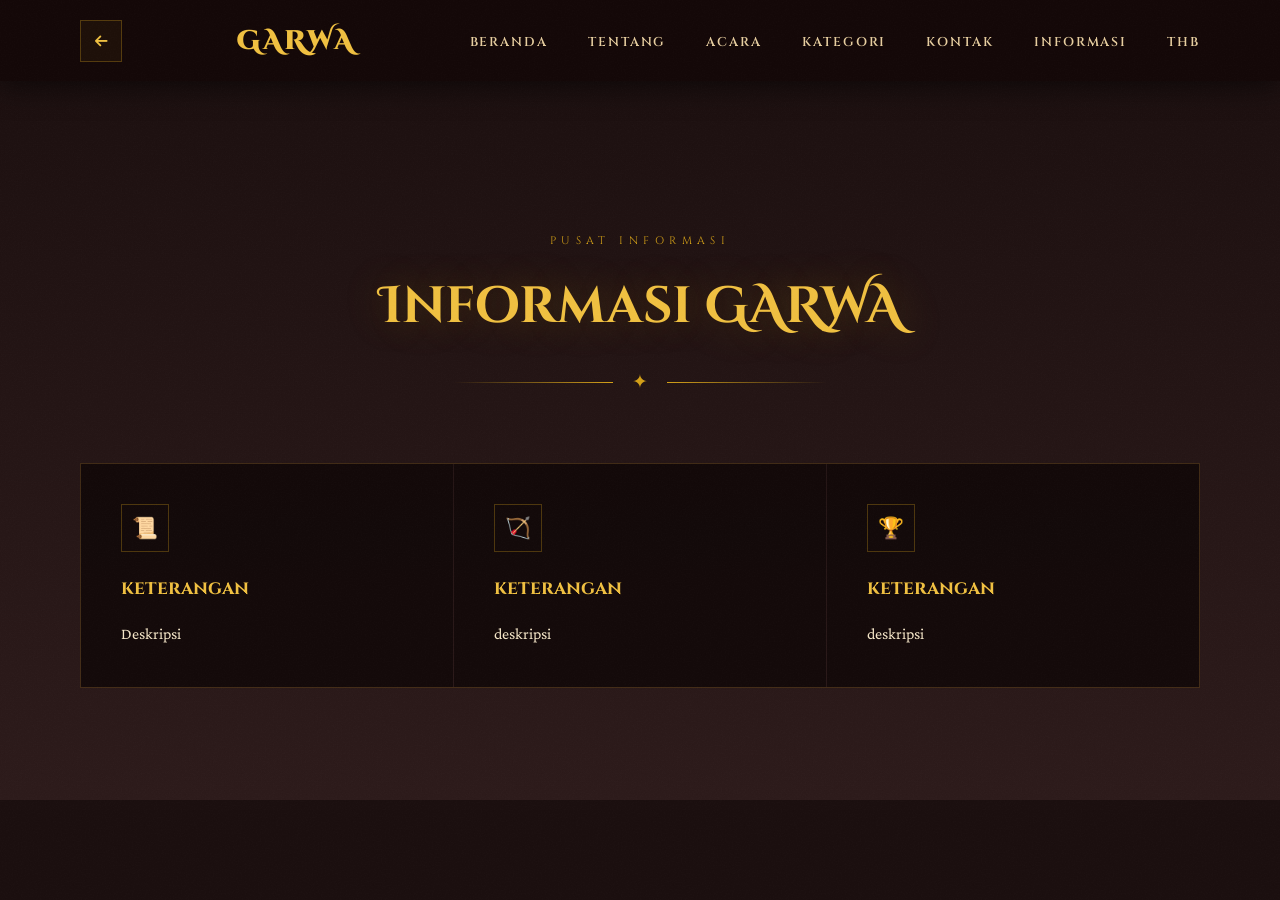
==== informasi.html @ 4b94d2c0 "added file awalnya dari file webthb2 ke repository great-archery-warrior" ====
<!doctype html>
<html lang="id">
  <head>
    <meta charset="UTF-8" />
    <meta name="viewport" content="width=device-width, initial-scale=1.0" />

    <title>Informasi GARWA</title>

    <link
      href="https://fonts.googleapis.com/css2?family=Cinzel+Decorative:wght@700;900&family=Cinzel:wght@400;600;700&family=Crimson+Pro:wght@300;400;600&display=swap"
      rel="stylesheet"
    />

    <link
      href="https://cdnjs.cloudflare.com/ajax/libs/font-awesome/6.0.0/css/all.min.css"
      rel="stylesheet"
    />

    <link rel="stylesheet" href="garwa.css" />
  </head>
  <body>
    <nav class="navbar scrolled">
      <div class="nav-inner">
        <!-- Tombol Kembali -->
        <a href="index.html" class="nav-back">
          <i class="fas fa-arrow-left"></i>
        </a>

        <!-- Logo -->
        <a href="index.html" class="logo"> GARWA </a>

        <!-- Menu -->
        <ul class="nav-links" id="navLinks">
          <li><a href="index.html#home" onclick="closeNav()">Beranda</a></li>
          <li><a href="index.html#about" onclick="closeNav()">Tentang</a></li>
          <li><a href="index.html#events" onclick="closeNav()">Acara</a></li>
          <li><a href="index.html#categories" onclick="closeNav()">Kategori</a></li>
          <li><a href="index.html#contact" onclick="closeNav()">Kontak</a></li>
          <li><a href="informasi.html">Informasi</a></li>
          <li><a href="thb.html">THB</a></li>
        </ul>
      </div>
    </nav>

    <section class="about-section" style="padding-top: 120px">
      <div class="section-inner">
        <span class="section-tag">Pusat Informasi</span>

        <h2 class="section-title">Informasi GARWA</h2>

        <div class="title-rule">
          <span class="rule-ornament">✦</span>
        </div>

        <div class="events-grid">
          <div class="event-card">
            <div class="event-icon">📜</div>

            <h3>keterangan</h3>

            <p>Deskripsi</p>
          </div>

          <div class="event-card">
            <div class="event-icon">🏹</div>

            <h3>keterangan</h3>

            <p>deskripsi</p>
          </div>

          <div class="event-card">
            <div class="event-icon">🏆</div>

            <h3>keterangan</h3>
            <p>deskripsi</p>
          </div>
        </div>
      </div>
    </section>
  </body>
</html>
---- garwa.css ----
:root {
    --crimson:   #8B1A1A;
    --crimson-dark: #5A0E0E;
    --crimson-deep: #3D0808;
    --gold:      #D4A017;
    --gold-light:#F0C040;
    --gold-pale: #F7E096;
    --brown:     #6B3A1F;
    --brown-light:#8C5230;
    --brown-mid: #A8673B;
    --parchment: #F5E6C8;
    --parchment-dark:#E8CFA0;
    --ink:       #1A0E0E;
    --ink-mid:   #2C1A1A;
    --ink-soft:  #3D2B2B;
    --smoke:     rgba(26,14,14,0.85);
}

* { margin: 0; padding: 0; box-sizing: border-box; }

html { scroll-behavior: smooth; }

body {
    font-family: 'Crimson Pro', Georgia, serif;
    background: var(--ink);
    color: var(--parchment);
    overflow-x: hidden;
    line-height: 1.7;
}

/* ── NOISE TEXTURE OVERLAY ── */
body::before {
    content: '';
    position: fixed;
    inset: 0;
    background-image: url("data:image/svg+xml,%3Csvg xmlns='http://www.w3.org/2000/svg' width='300' height='300'%3E%3Cfilter id='n'%3E%3CfeTurbulence type='fractalNoise' baseFrequency='0.75' numOctaves='4' stitchTiles='stitch'/%3E%3CfeColorMatrix type='saturate' values='0'/%3E%3C/filter%3E%3Crect width='300' height='300' filter='url(%23n)' opacity='0.04'/%3E%3C/svg%3E");
    pointer-events: none;
    z-index: 9999;
    opacity: 0.6;
}

/* ── NAVBAR ── */
.navbar {
    position: fixed;
    width: 100%;
    top: 0;
    z-index: 1000;
    padding: 0;
    transition: all 0.4s ease;
}

.navbar.scrolled {
    background: rgba(20, 8, 8, 0.97);
    box-shadow: 0 4px 30px rgba(0,0,0,0.6);
    backdrop-filter: blur(12px);
}

.nav-inner {
    max-width: 1200px;
    margin: 0 auto;
    padding: 1.1rem 2.5rem;
    display: flex;
    justify-content: space-between;
    align-items: center;
}

.logo {
    font-family: 'Cinzel Decorative', serif;
    font-size: 1.7rem;
    font-weight: 900;
    color: var(--gold-light);
    text-decoration: none;
    letter-spacing: 0.08em;
    display: flex;
    align-items: center;
    gap: 12px;
}

.logo-icon {
    width: 38px;
    height: 38px;
}

.logo-img-wrap {
    width: 42px;
    height: 42px;
    border: 1px solid rgba(212,160,23,0.4);
    border-radius: 4px;
    overflow: hidden;
    flex-shrink: 0;
}

.logo-img {
    width: 100%;
    height: 100%;
    object-fit: cover;
    display: block;
}

.logo-placeholder {
    width: 100%;
    height: 100%;
    background: rgba(212,160,23,0.08);
    display: flex;
    align-items: center;
    justify-content: center;
    font-family: 'Cinzel', serif;
    font-size: 0.48rem;
    letter-spacing: 0.15em;
    color: rgba(212,160,23,0.5);
    border: 1px dashed rgba(212,160,23,0.3);
}

.nav-links {
    list-style: none;
    display: flex;
    gap: 2.5rem;
}

.nav-links a {
    font-family: 'Cinzel', serif;
    font-size: 0.8rem;
    font-weight: 600;
    letter-spacing: 0.15em;
    text-transform: uppercase;
    color: var(--parchment-dark);
    text-decoration: none;
    position: relative;
    transition: color 0.3s;
}

.nav-links a::after {
    content: '';
    position: absolute;
    bottom: -4px;
    left: 0; right: 0;
    height: 1px;
    background: var(--gold-light);
    transform: scaleX(0);
    transform-origin: left;
    transition: transform 0.3s ease;
}

.nav-links a:hover { color: var(--gold-light); }
.nav-links a:hover::after { transform: scaleX(1); }

.hamburger {
    display: none;
    flex-direction: column;
    gap: 5px;
    cursor: pointer;
    padding: 4px;
}

.hamburger span {
    display: block;
    width: 26px;
    height: 2px;
    background: var(--gold-light);
    transition: 0.3s;
}

/* ── HERO ── */
.hero {
    min-height: 100vh;
    position: relative;
    display: flex;
    align-items: center;
    justify-content: center;
    text-align: center;
    overflow: hidden;
}

.hero-bg {
    position: absolute;
    inset: 0;
    background:
        radial-gradient(ellipse 80% 60% at 50% 70%, rgba(139,26,26,0.45) 0%, transparent 70%),
        radial-gradient(ellipse 50% 40% at 50% 90%, rgba(212,160,23,0.2) 0%, transparent 60%),
        linear-gradient(180deg, #0D0505 0%, #1A0E0E 40%, #2C1010 100%);
    z-index: 0;
}

/* Animated ember particles */
.embers {
    position: absolute;
    inset: 0;
    z-index: 1;
    pointer-events: none;
}

.ember {
    position: absolute;
    border-radius: 50%;
    animation: rise linear infinite;
}

@keyframes rise {
    0%   { transform: translateY(100vh) translateX(0) scale(1); opacity: 0; }
    10%  { opacity: 0.8; }
    80%  { opacity: 0.4; }
    100% { transform: translateY(-10vh) translateX(60px) scale(0.3); opacity: 0; }
}

/* Geometric decorative lines */
.hero-geo {
    position: absolute;
    inset: 0;
    z-index: 1;
    pointer-events: none;
}

.hero-content {
    position: relative;
    z-index: 2;
    padding: 2rem;
}

.hero-subtitle-top {
    font-family: 'Cinzel', serif;
    font-size: 0.78rem;
    letter-spacing: 0.5em;
    text-transform: uppercase;
    color: var(--gold);
    margin-bottom: 1.5rem;
    opacity: 0;
    animation: fadeUp 1s ease 0.3s forwards;
}

.hero-title {
    font-family: 'Cinzel Decorative', serif;
    font-size: clamp(4rem, 12vw, 9rem);
    font-weight: 900;
    line-height: 0.9;
    letter-spacing: 0.04em;
    color: var(--gold-light);
    text-shadow:
        0 0 80px rgba(212,160,23,0.5),
        0 0 140px rgba(139,26,26,0.4),
        2px 4px 0 rgba(90,14,14,0.6);
    opacity: 0;
    animation: fadeUp 1.2s ease 0.5s forwards;
}

.hero-tagline {
    font-family: 'Cinzel', serif;
    font-size: clamp(0.7rem, 2vw, 1rem);
    letter-spacing: 0.35em;
    text-transform: uppercase;
    color: var(--brown-mid);
    margin-top: 1rem;
    opacity: 0;
    animation: fadeUp 1s ease 0.8s forwards;
}

.hero-divider {
    width: 180px;
    height: 2px;
    margin: 2rem auto;
    background: linear-gradient(90deg, transparent, var(--gold), transparent);
    opacity: 0;
    animation: fadeIn 1s ease 1s forwards;
}

.hero-desc {
    font-size: 1.2rem;
    font-style: italic;
    color: var(--parchment-dark);
    max-width: 600px;
    margin: 0 auto 2.5rem;
    opacity: 0;
    animation: fadeUp 1s ease 1.1s forwards;
}

.hero-cta {
    display: inline-flex;
    gap: 1rem;
    flex-wrap: wrap;
    justify-content: center;
    opacity: 0;
    animation: fadeUp 1s ease 1.3s forwards;
}

.btn-primary {
    font-family: 'Cinzel', serif;
    font-size: 0.8rem;
    font-weight: 700;
    letter-spacing: 0.2em;
    text-transform: uppercase;
    text-decoration: none;
    color: var(--ink);
    background: linear-gradient(135deg, var(--gold-light), var(--gold));
    padding: 14px 36px;
    clip-path: polygon(12px 0%, 100% 0%, calc(100% - 12px) 100%, 0% 100%);
    transition: all 0.3s ease;
    box-shadow: 0 8px 30px rgba(212,160,23,0.35);
}

.btn-primary:hover {
    transform: translateY(-3px);
    box-shadow: 0 14px 40px rgba(212,160,23,0.5);
    background: linear-gradient(135deg, #FFD740, var(--gold-light));
}

.btn-secondary {
    font-family: 'Cinzel', serif;
    font-size: 0.8rem;
    font-weight: 600;
    letter-spacing: 0.2em;
    text-transform: uppercase;
    text-decoration: none;
    color: var(--gold-light);
    border: 1px solid var(--gold);
    padding: 14px 36px;
    clip-path: polygon(12px 0%, 100% 0%, calc(100% - 12px) 100%, 0% 100%);
    transition: all 0.3s ease;
}

.btn-secondary:hover {
    background: rgba(212,160,23,0.12);
    transform: translateY(-3px);
}

.close-btn {
    background: none;
    border: none;
    color: var(--gold-light);
    font-size: 2rem;
    cursor: pointer;
    align-self: flex-end;
}
.close-btn:hover {
    color: var(--gold);
}


@keyframes fadeUp {
    from { opacity: 0; transform: translateY(30px); }
    to   { opacity: 1; transform: translateY(0); }
}

@keyframes fadeIn {
    from { opacity: 0; }
    to   { opacity: 1; }
}

/* Scroll indicator */
.scroll-indicator {
    position: absolute;
    bottom: 2rem;
    left: 50%;
    transform: translateX(-50%);
    z-index: 2;
    display: flex;
    flex-direction: column;
    align-items: center;
    gap: 8px;
    opacity: 0;
    animation: fadeIn 1s ease 2s forwards;
}

.scroll-indicator span {
    font-family: 'Cinzel', serif;
    font-size: 0.6rem;
    letter-spacing: 0.3em;
    color: var(--gold);
    text-transform: uppercase;
}

.scroll-arrow {
    width: 20px;
    height: 20px;
    border-right: 1px solid var(--gold);
    border-bottom: 1px solid var(--gold);
    transform: rotate(45deg);
    animation: bounce 2s infinite;
}

@keyframes bounce {
    0%, 100% { transform: rotate(45deg) translateY(0); }
    50% { transform: rotate(45deg) translateY(8px); }
}

/* ── SECTION COMMON ── */
section { position: relative; }

.section-inner {
    max-width: 1200px;
    margin: 0 auto;
    padding: 7rem 2.5rem;
}

.section-tag {
    font-family: 'Cinzel', serif;
    font-size: 0.68rem;
    letter-spacing: 0.5em;
    text-transform: uppercase;
    color: var(--gold);
    display: block;
    text-align: center;
    margin-bottom: 0.8rem;
}

.section-title {
    font-family: 'Cinzel Decorative', serif;
    font-size: clamp(2rem, 5vw, 3.2rem);
    font-weight: 700;
    text-align: center;
    color: var(--gold-light);
    margin-bottom: 1rem;
    text-shadow: 0 0 40px rgba(212,160,23,0.25);
}

.title-rule {
    display: flex;
    align-items: center;
    justify-content: center;
    gap: 1.2rem;
    margin-bottom: 4rem;
}

.title-rule::before,
.title-rule::after {
    content: '';
    flex: 1;
    max-width: 160px;
    height: 1px;
    background: linear-gradient(90deg, transparent, var(--gold));
}

.title-rule::after {
    background: linear-gradient(90deg, var(--gold), transparent);
}

.rule-ornament {
    color: var(--gold);
    font-size: 1.2rem;
}

/* ── ABOUT SECTION ── */
.about-section {
    background:
        linear-gradient(180deg, var(--ink) 0%, var(--ink-mid) 100%);
}

.about-grid {
    display: grid;
    grid-template-columns: 1fr 1fr;
    gap: 6rem;
    align-items: center;
}

.about-visual {
    position: relative;
}

.about-frame {
    position: relative;
    border: 1px solid rgba(212,160,23,0.25);
    padding: 1.5rem;
}

.about-frame::before,
.about-frame::after {
    content: '';
    position: absolute;
    width: 28px;
    height: 28px;
    border-color: var(--gold);
    border-style: solid;
}

.about-frame::before {
    top: -1px; left: -1px;
    border-width: 2px 0 0 2px;
}

.about-frame::after {
    bottom: -1px; right: -1px;
    border-width: 0 2px 2px 0;
}

.about-img-placeholder {
    width: 100%;
    aspect-ratio: 4/3;
    background: linear-gradient(135deg, var(--crimson-deep) 0%, var(--brown) 60%, var(--crimson) 100%);
    display: flex;
    flex-direction: column;
    align-items: center;
    justify-content: center;
    gap: 1rem;
}

.about-img-placeholder svg {
    width: 80px;
    height: 80px;
    opacity: 0.6;
}

.about-img-placeholder p {
    font-family: 'Cinzel', serif;
    font-size: 0.75rem;
    letter-spacing: 0.3em;
    color: var(--gold-pale);
    opacity: 0.7;
}

.stat-bar {
    display: flex;
    gap: 0;
    margin-top: 2rem;
}

.stat-item {
    flex: 1;
    padding: 1.2rem;
    background: rgba(212,160,23,0.05);
    border: 1px solid rgba(212,160,23,0.12);
    text-align: center;
}

.stat-item:not(:last-child) {
    border-right: none;
}

.stat-num {
    font-family: 'Cinzel Decorative', serif;
    font-size: 2rem;
    color: var(--gold-light);
    display: block;
}

.stat-label {
    font-size: 0.75rem;
    font-family: 'Cinzel', serif;
    letter-spacing: 0.15em;
    color: var(--brown-mid);
    text-transform: uppercase;
}

.about-text h3 {
    font-family: 'Cinzel', serif;
    font-size: 1.8rem;
    color: var(--gold);
    margin-bottom: 1.2rem;
    font-weight: 700;
}

.about-text p {
    font-size: 1.1rem;
    color: var(--parchment-dark);
    margin-bottom: 1.2rem;
    line-height: 1.9;
}

.feature-list {
    list-style: none;
    display: flex;
    flex-direction: column;
    gap: 0.8rem;
    margin-top: 1.5rem;
}

.feature-list li {
    display: flex;
    align-items: center;
    gap: 1rem;
    font-family: 'Cinzel', serif;
    font-size: 0.82rem;
    letter-spacing: 0.08em;
    color: var(--parchment);
}

.feature-list li::before {
    content: '';
    width: 32px;
    height: 1px;
    background: var(--gold);
    flex-shrink: 0;
}

/* ── EVENTS SECTION ── */
.events-section {
    background:
        linear-gradient(180deg, var(--ink-mid) 0%, var(--crimson-deep) 50%, var(--ink-mid) 100%);
}

.events-grid {
    display: grid;
    grid-template-columns: repeat(auto-fit, minmax(320px, 1fr));
    gap: 1.5px;
    border: 1px solid rgba(212,160,23,0.15);
}

.event-card {
    background: rgba(10,4,4,0.7);
    padding: 2.5rem;
    position: relative;
    overflow: hidden;
    transition: all 0.4s ease;
    cursor: pointer;
}

.event-card::before {
    content: '';
    position: absolute;
    top: 0; left: 0; right: 0;
    height: 3px;
    background: linear-gradient(90deg, var(--crimson), var(--gold), var(--crimson));
    transform: scaleX(0);
    transform-origin: left;
    transition: transform 0.4s ease;
}

.event-card:hover::before { transform: scaleX(1); }

.event-card:hover {
    background: rgba(20, 8, 8, 0.95);
}

.event-card-bg {
    position: absolute;
    inset: 0;
    opacity: 0;
    transition: opacity 0.4s;
    background: radial-gradient(ellipse at top left, rgba(139,26,26,0.15), transparent 70%);
}

.event-card:hover .event-card-bg { opacity: 1; }

.event-number {
    font-family: 'Cinzel Decorative', serif;
    font-size: 4rem;
    color: rgba(212,160,23,0.08);
    position: absolute;
    top: 1rem;
    right: 1.5rem;
    line-height: 1;
    transition: color 0.4s;
}

.event-card:hover .event-number {
    color: rgba(212,160,23,0.15);
}

.event-icon {
    width: 48px;
    height: 48px;
    border: 1px solid rgba(212,160,23,0.3);
    display: flex;
    align-items: center;
    justify-content: center;
    margin-bottom: 1.5rem;
    color: var(--gold);
    font-size: 1.3rem;
}

.event-card h3 {
    font-family: 'Cinzel', serif;
    font-size: 1.2rem;
    font-weight: 700;
    color: var(--gold-light);
    margin-bottom: 1.2rem;
    line-height: 1.3;
}

.event-meta {
    display: flex;
    flex-direction: column;
    gap: 0.5rem;
    margin-bottom: 1.5rem;
}

.event-meta-item {
    display: flex;
    align-items: center;
    gap: 0.7rem;
    font-size: 0.88rem;
    color: var(--parchment-dark);
}

.event-meta-item i {
    color: var(--crimson);
    width: 14px;
    font-size: 0.78rem;
}

.event-badge {
    display: inline-flex;
    gap: 0.4rem;
    flex-wrap: wrap;
    margin-bottom: 1.8rem;
}

.badge {
    font-family: 'Cinzel', serif;
    font-size: 0.6rem;
    letter-spacing: 0.15em;
    text-transform: uppercase;
    color: var(--gold-pale);
    background: rgba(212,160,23,0.1);
    border: 1px solid rgba(212,160,23,0.25);
    padding: 3px 10px;
}

.event-link {
    font-family: 'Cinzel', serif;
    font-size: 0.72rem;
    letter-spacing: 0.2em;
    text-transform: uppercase;
    color: var(--gold);
    text-decoration: none;
    display: flex;
    align-items: center;
    gap: 0.5rem;
    transition: gap 0.3s;
}

.event-link::after {
    content: '→';
}

.event-link:hover { gap: 0.9rem; color: var(--gold-light); }

/* ── CATEGORIES ── */
.categories-section {
    background: var(--ink-mid);
}

.cat-grid {
    display: grid;
    grid-template-columns: repeat(3, 1fr);
    gap: 2px;
}

.cat-card {
    position: relative;
    overflow: hidden;
    aspect-ratio: 1;
    display: flex;
    align-items: flex-end;
    padding: 2rem;
    background: var(--ink);
    transition: all 0.4s;
}

.cat-card-bg {
    position: absolute;
    inset: 0;
    display: flex;
    align-items: center;
    justify-content: center;
    opacity: 0.08;
    transition: opacity 0.4s, transform 0.6s;
}

.cat-card:hover .cat-card-bg {
    opacity: 0.15;
    transform: scale(1.1);
}

.cat-card-bg svg {
    width: 60%;
}

.cat-overlay {
    position: absolute;
    inset: 0;
    background: linear-gradient(180deg, transparent 30%, rgba(10,4,4,0.9) 100%);
}

.cat-card:nth-child(1) { border-bottom: 2px solid var(--crimson); }
.cat-card:nth-child(2) { border-bottom: 2px solid var(--gold); }
.cat-card:nth-child(3) { border-bottom: 2px solid var(--brown-mid); }

.cat-content {
    position: relative;
    z-index: 2;
}

.cat-content h3 {
    font-family: 'Cinzel', serif;
    font-size: 1.3rem;
    font-weight: 700;
    color: var(--gold-light);
    margin-bottom: 0.4rem;
}

.cat-content p {
    font-size: 0.85rem;
    color: var(--parchment-dark);
}

/* ── CONTACT SECTION ── */
.contact-section {
    background: linear-gradient(180deg, var(--ink-mid) 0%, var(--ink) 100%);
}

.contact-grid {
    display: grid;
    grid-template-columns: 1fr 1.2fr;
    gap: 5rem;
    align-items: start;
}

.contact-lead h3 {
    font-family: 'Cinzel', serif;
    font-size: 1.8rem;
    color: var(--gold);
    margin-bottom: 1rem;
    font-weight: 700;
}

.contact-lead p {
    font-size: 1.05rem;
    font-style: italic;
    color: var(--parchment-dark);
    margin-bottom: 2.5rem;
    line-height: 1.9;
}

.contact-items {
    display: flex;
    flex-direction: column;
    gap: 1.5rem;
}

.contact-item {
    display: flex;
    gap: 1.2rem;
    align-items: flex-start;
}

.contact-icon {
    width: 44px;
    height: 44px;
    border: 1px solid rgba(212,160,23,0.3);
    display: flex;
    align-items: center;
    justify-content: center;
    color: var(--gold);
    flex-shrink: 0;
}

.contact-item h4 {
    font-family: 'Cinzel', serif;
    font-size: 0.72rem;
    letter-spacing: 0.2em;
    text-transform: uppercase;
    color: var(--gold);
    margin-bottom: 0.3rem;
}

.contact-item p {
    font-size: 0.92rem;
    color: var(--parchment-dark);
}

.contact-item a {
    text-decoration: none;
    color: inherit;
}

/* ── FOOTER ── */
.footer {
    background: var(--crimson-deep);
    border-top: 1px solid rgba(212,160,23,0.2);
}

.footer-main {
    max-width: 1200px;
    margin: 0 auto;
    padding: 4rem 2.5rem 3rem;
    display: grid;
    grid-template-columns: 1.5fr 1fr 1fr 1fr;
    gap: 3rem;
}

.footer-brand .logo {
    display: inline-flex;
    margin-bottom: 1rem;
}

.footer-brand p {
    font-size: 0.92rem;
    font-style: italic;
    color: var(--brown-mid);
    line-height: 1.8;
    margin-bottom: 1.5rem;
}

.social-links {
    display: flex;
    gap: 0.8rem;
}

.social-link {
    width: 36px;
    height: 36px;
    border: 1px solid rgba(212,160,23,0.3);
    display: flex;
    align-items: center;
    justify-content: center;
    color: var(--gold);
    font-size: 0.85rem;
    text-decoration: none;
    transition: all 0.3s;
}

.social-link:hover {
    background: rgba(212,160,23,0.15);
    border-color: var(--gold);
}

.footer-col h4 {
    font-family: 'Cinzel', serif;
    font-size: 0.75rem;
    letter-spacing: 0.25em;
    text-transform: uppercase;
    color: var(--gold);
    margin-bottom: 1.2rem;
    padding-bottom: 0.6rem;
    border-bottom: 1px solid rgba(212,160,23,0.15);
}

.footer-col ul {
    list-style: none;
    display: flex;
    flex-direction: column;
    gap: 0.6rem;
}

.footer-col ul li a {
    font-size: 0.88rem;
    color: var(--brown-mid);
    text-decoration: none;
    transition: color 0.3s;
}

.footer-col ul li a:hover {
    color: var(--gold-light);
}

.footer-bottom {
    border-top: 1px solid rgba(212,160,23,0.1);
    text-align: center;
    padding: 1.5rem 2.5rem;
    font-size: 0.8rem;
    font-family: 'Cinzel', serif;
    letter-spacing: 0.08em;
    color: rgba(168,103,59,0.6);
}

/* ── REVEAL ANIMATIONS ── */
.reveal {
    opacity: 0;
    transform: translateY(40px);
    transition: opacity 0.7s ease, transform 0.7s ease;
}

.reveal.visible {
    opacity: 1;
    transform: translateY(0);
}

/* ── MOBILE ── */
@media (max-width: 900px) {
    .about-grid,
    .contact-grid {
        grid-template-columns: 1fr;
    }

    .cat-grid { grid-template-columns: 1fr; }
    .cat-card { aspect-ratio: unset; padding: 3rem 2rem; min-height: 200px; }

    .footer-main {
        grid-template-columns: 1fr 1fr;
    }

    .footer-brand { grid-column: 1 / -1; }
}

@media (max-width: 640px) {
    .hamburger { display: flex; }

    .nav-links {
        position: fixed;
        top: 0;
        left: 0;
        height: 100vh;
        width: 260px;
        background: rgba(10, 4, 4, 0.98);
        flex-direction: column;
        align-items: flex-start;
        justify-content: flex-start;
        padding: 2rem 1.5rem;
        gap: 2rem;
        transform: translateX(-100%);
        opacity: 0;
        transition: transform 0.4s ease, opacity 0.4s ease;
        z-index: 9999;
        box-shadow: 4px 0 20px rgba(0,0,0,0.6);
        overflow-y: auto;
    }

    .nav-links.open {
        transform: translateX(0);
        opacity: 1;
    }

    .nav-links a {
        font-size: 1.1rem;
    }

    .hero-title { font-size: clamp(3rem, 16vw, 6rem); }
    .section-inner { padding: 5rem 1.5rem; }
    .events-grid { grid-template-columns: 1fr; }
    .footer-main { grid-template-columns: 1fr; }
    .form-row { grid-template-columns: 1fr; }
}

/* ── NAVBAR BACK BUTTON ── */
.nav-back {
    width: 42px;
    height: 42px;

    display: flex;
    align-items: center;
    justify-content: center;

    border: 1px solid rgba(212,160,23,0.3);

    color: var(--gold-light);

    text-decoration: none;

    transition: all 0.3s ease;

    background: rgba(212,160,23,0.05);

    flex-shrink: 0;
}

.nav-back:hover {
    background: rgba(212,160,23,0.15);

    border-color: var(--gold);

    transform: translateX(-4px);

    color: var(--gold);
}

.nav-back i {
    font-size: 0.9rem;
}

/* =========================
   ANIMASI HALAMAN INFORMASI
========================= */

.section-tag,
.section-title,
.title-rule,
.event-card {
  opacity: 0;
  transform: translateY(40px);
  animation: fadeUp 1s ease forwards;
}

.section-title {
  animation-delay: 0.2s;
}

.title-rule {
  animation-delay: 0.4s;
}

.event-card:nth-child(1) {
  animation-delay: 0.6s;
}

.event-card:nth-child(2) {
  animation-delay: 0.8s;
}

.event-card:nth-child(3) {
  animation-delay: 1s;
}

/* Keyframes */
@keyframes fadeUp {
  to {
    opacity: 1;
    transform: translateY(0);
  }
}

/* Hover Card */
.event-card {
  transition: all 0.4s ease;
}

.event-card:hover {
  transform: translateY(-10px) scale(1.02);
  box-shadow: 0 15px 35px rgba(212, 160, 23, 0.25);
}

/* Animasi icon */
.event-icon {
  animation: floatIcon 3s ease-in-out infinite;
}

@keyframes floatIcon {
  0% {
    transform: translateY(0px);
  }

  50% {
    transform: translateY(-8px);
  }

  100% {
    transform: translateY(0px);
  }
}


/* =========================
   ANIMASI HALAMAN THB
========================= */

.thb-animate {
  opacity: 0;
  transform: translateY(35px);
  animation: thbFade 1s ease forwards;
}

.section-title.thb-animate {
  animation-delay: 0.2s;
}

.title-rule.thb-animate {
  animation-delay: 0.4s;
}

.thb-box {
  opacity: 0;
  transform: scale(0.95) translateY(40px);
  animation: thbBox 1s ease forwards;
  animation-delay: 0.6s;
  transition: all 0.4s ease;
}

/* Hover effect */
.thb-box:hover {
  transform: translateY(-6px) scale(1.01);
  box-shadow: 0 20px 40px rgba(212, 160, 23, 0.18);
}

/* Tombol download */
.thb-box a {
  transition: all 0.3s ease;
}

.thb-box a:hover {
  transform: scale(1.05);
  box-shadow: 0 10px 25px rgba(212, 160, 23, 0.35);
}

/* Keyframes */
@keyframes thbFade {
  to {
    opacity: 1;
    transform: translateY(0);
  }
}

@keyframes thbBox {
  to {
    opacity: 1;
    transform: scale(1) translateY(0);
  }
}
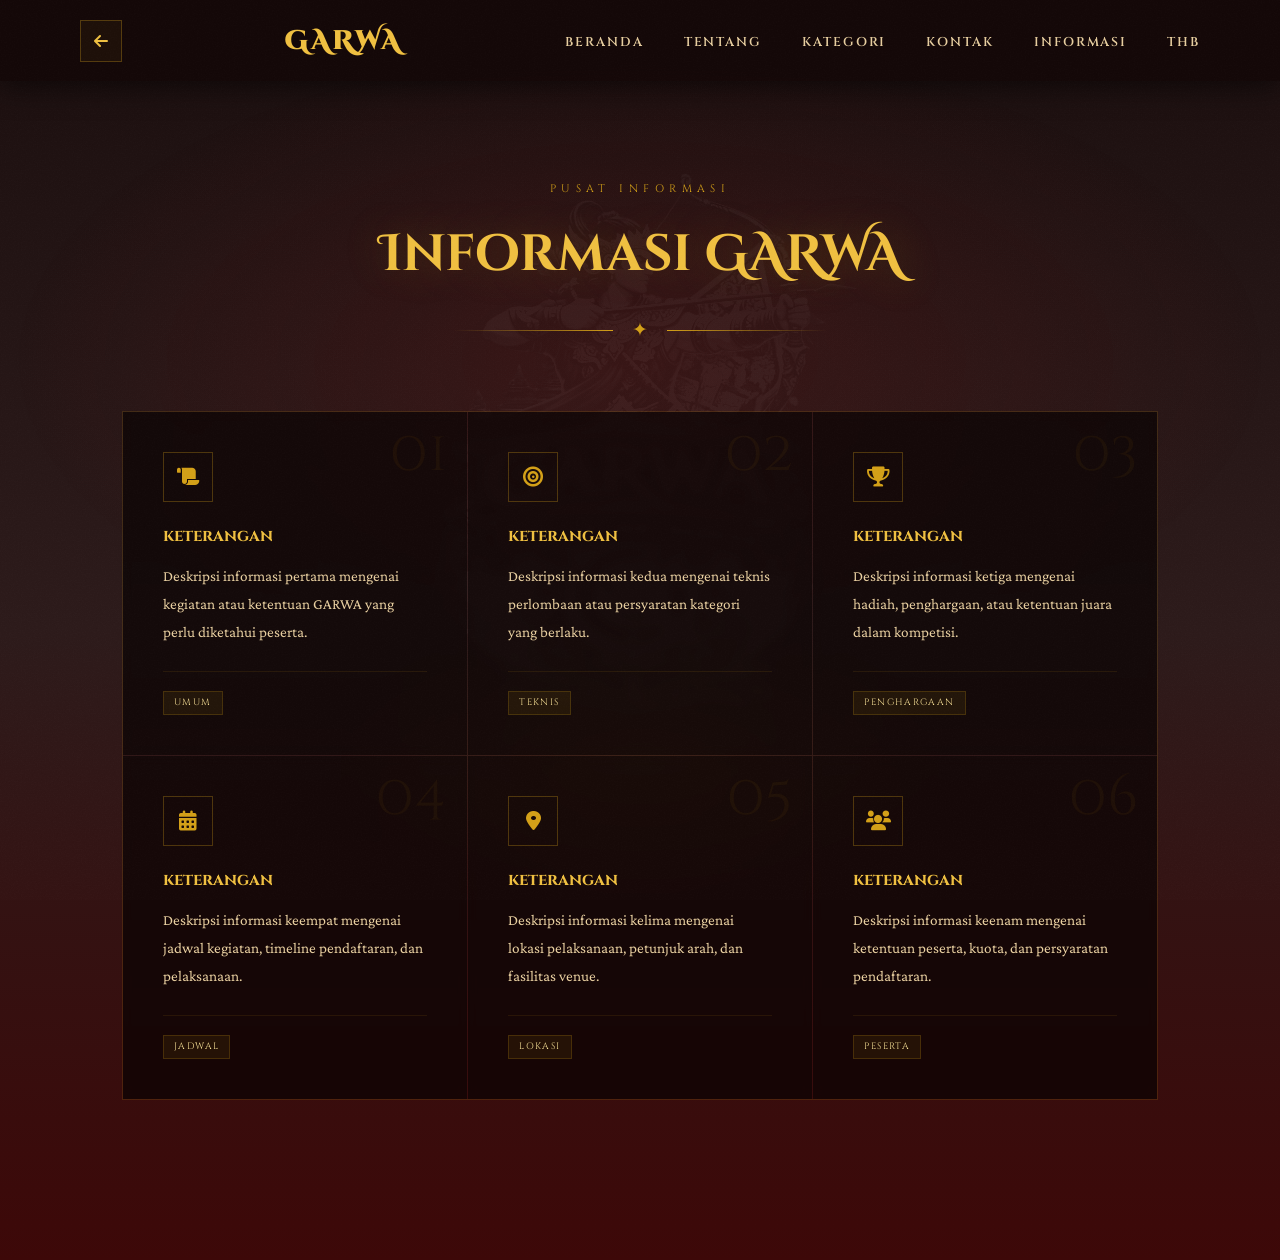
==== commit 7acb508e: "update code -menambahkan 3 logo wajib ukm , panahmu, ump  -memperbaiki beberapa code  -mengurangi be" ====
--- a/informasi.html
+++ b/informasi.html
@@ -3,80 +3,347 @@
   <head>
     <meta charset="UTF-8" />
     <meta name="viewport" content="width=device-width, initial-scale=1.0" />
-
     <title>Informasi GARWA</title>
-
-    <link
-      href="https://fonts.googleapis.com/css2?family=Cinzel+Decorative:wght@700;900&family=Cinzel:wght@400;600;700&family=Crimson+Pro:wght@300;400;600&display=swap"
-      rel="stylesheet"
-    />
-
-    <link
-      href="https://cdnjs.cloudflare.com/ajax/libs/font-awesome/6.0.0/css/all.min.css"
-      rel="stylesheet"
-    />
-
+    <link rel="icon" type="image/png" href="images/favicon.png" />
+    <link href="https://fonts.googleapis.com/css2?family=Cinzel+Decorative:wght@700;900&family=Cinzel:wght@400;600;700&family=Crimson+Pro:wght@300;400;600&display=swap" rel="stylesheet"/>
+    <link href="https://cdnjs.cloudflare.com/ajax/libs/font-awesome/6.0.0/css/all.min.css" rel="stylesheet"/>
     <link rel="stylesheet" href="garwa.css" />
+
+    <style>
+      /* ── INFORMASI PAGE ── */
+      .info-page {
+        min-height: 100vh;
+        padding-top: 100px;
+        position: relative;
+        overflow: hidden;
+        background: linear-gradient(180deg, var(--ink) 0%, var(--ink-mid) 50%, var(--crimson-deep) 100%);
+      }
+
+      /* Background logo transparan */
+      .info-bg-logo {
+        position: fixed;
+        inset: 0;
+        display: flex;
+        align-items: center;
+        justify-content: center;
+        pointer-events: none;
+        z-index: 0;
+      }
+      .info-bg-logo img {
+        width: min(75vw, 650px);
+        height: min(75vw, 650px);
+        object-fit: contain;
+        opacity: 0.04;
+        filter: grayscale(100%) brightness(3);
+        user-select: none;
+      }
+      .info-bg-logo svg {
+        width: min(75vw, 650px);
+        height: min(75vw, 650px);
+        opacity: 0.04;
+      }
+      .info-bg-glow {
+        position: fixed;
+        inset: 0;
+        background:
+          radial-gradient(ellipse 70% 50% at 50% 40%, rgba(139,26,26,0.2) 0%, transparent 70%),
+          radial-gradient(ellipse 40% 30% at 50% 85%, rgba(212,160,23,0.08) 0%, transparent 60%);
+        pointer-events: none;
+        z-index: 0;
+      }
+
+      /* Inner wrapper */
+      .info-inner {
+        position: relative;
+        z-index: 1;
+        max-width: 1100px;
+        margin: 0 auto;
+        padding: 5rem 2rem 7rem;
+      }
+
+      /* Header */
+      .info-header {
+        text-align: center;
+        margin-bottom: 4rem;
+      }
+      .info-header .section-tag {
+        opacity: 0;
+        transform: translateY(30px);
+        animation: fadeUp 0.8s ease 0.1s forwards;
+      }
+      .info-header .section-title {
+        opacity: 0;
+        transform: translateY(30px);
+        animation: fadeUp 0.8s ease 0.25s forwards;
+      }
+      .info-header .title-rule {
+        opacity: 0;
+        transform: translateY(30px);
+        animation: fadeUp 0.8s ease 0.4s forwards;
+        margin-bottom: 0;
+      }
+
+      /* Cards grid */
+      .info-grid {
+        display: grid;
+        grid-template-columns: repeat(3, 1fr);
+        gap: 1.5px;
+        border: 1px solid rgba(212,160,23,0.15);
+        margin-bottom: 3rem;
+      }
+
+      .info-card {
+        background: rgba(10,4,4,0.72);
+        padding: 2.5rem;
+        position: relative;
+        overflow: hidden;
+        transition: all 0.4s ease;
+        cursor: default;
+        opacity: 0;
+        transform: translateY(40px);
+        animation: fadeUp 0.9s ease forwards;
+        backdrop-filter: blur(4px);
+      }
+      .info-card:nth-child(1) { animation-delay: 0.55s; }
+      .info-card:nth-child(2) { animation-delay: 0.7s;  }
+      .info-card:nth-child(3) { animation-delay: 0.85s; }
+      .info-card:nth-child(4) { animation-delay: 1.0s;  }
+      .info-card:nth-child(5) { animation-delay: 1.15s; }
+      .info-card:nth-child(6) { animation-delay: 1.3s;  }
+
+      /* Top accent on hover */
+      .info-card::before {
+        content: '';
+        position: absolute;
+        top: 0; left: 0; right: 0;
+        height: 3px;
+        background: linear-gradient(90deg, var(--crimson), var(--gold), var(--crimson));
+        transform: scaleX(0);
+        transform-origin: left;
+        transition: transform 0.4s ease;
+      }
+      .info-card:hover::before { transform: scaleX(1); }
+      .info-card:hover {
+        background: rgba(20,8,8,0.92);
+        transform: translateY(-6px);
+        box-shadow: 0 16px 40px rgba(212,160,23,0.15);
+      }
+
+      /* Decorative number */
+      .info-card-num {
+        font-family: 'Cinzel Decorative', serif;
+        font-size: 3.5rem;
+        color: rgba(212,160,23,0.06);
+        position: absolute;
+        top: 0.8rem; right: 1.2rem;
+        line-height: 1;
+        transition: color 0.4s;
+        user-select: none;
+      }
+      .info-card:hover .info-card-num { color: rgba(212,160,23,0.12); }
+
+      /* Icon */
+      .info-icon {
+        width: 50px; height: 50px;
+        border: 1px solid rgba(212,160,23,0.3);
+        display: flex; align-items: center; justify-content: center;
+        color: var(--gold);
+        font-size: 1.25rem;
+        margin-bottom: 1.5rem;
+        animation: floatIcon 3s ease-in-out infinite;
+        flex-shrink: 0;
+      }
+
+      .info-card h3 {
+        font-family: 'Cinzel', serif;
+        font-size: 1.05rem;
+        font-weight: 700;
+        color: var(--gold-light);
+        margin-bottom: 0.9rem;
+        line-height: 1.3;
+      }
+
+      .info-card p {
+        font-size: 0.95rem;
+        color: var(--parchment-dark);
+        line-height: 1.85;
+      }
+
+      /* Divider line between description and optional badge/link */
+      .info-card-footer {
+        margin-top: 1.5rem;
+        padding-top: 1.2rem;
+        border-top: 1px solid rgba(212,160,23,0.1);
+        display: flex;
+        align-items: center;
+        gap: 0.5rem;
+        flex-wrap: wrap;
+      }
+      .info-badge {
+        font-family: 'Cinzel', serif;
+        font-size: 0.58rem;
+        letter-spacing: 0.15em;
+        text-transform: uppercase;
+        color: var(--gold-pale);
+        background: rgba(212,160,23,0.08);
+        border: 1px solid rgba(212,160,23,0.2);
+        padding: 3px 10px;
+      }
+
+      /* Wide card (spans full row) */
+      .info-card.wide {
+        grid-column: 1 / -1;
+        display: grid;
+        grid-template-columns: 60px 1fr;
+        gap: 0 1.5rem;
+        align-items: start;
+      }
+      .info-card.wide .info-icon { margin-bottom: 0; }
+
+      /* Responsive */
+      @media (max-width: 900px) {
+        .info-grid { grid-template-columns: 1fr 1fr; }
+        .info-card.wide { grid-template-columns: 1fr; }
+        .info-card.wide .info-icon { margin-bottom: 1.2rem; }
+      }
+      @media (max-width: 600px) {
+        .info-grid { grid-template-columns: 1fr; }
+        .info-card.wide { grid-column: auto; }
+      }
+    </style>
   </head>
   <body>
+
+    <!-- ── NAVBAR ── -->
     <nav class="navbar scrolled">
       <div class="nav-inner">
-        <!-- Tombol Kembali -->
-        <a href="index.html" class="nav-back">
+        <a href="index.html" class="nav-back" title="Kembali">
           <i class="fas fa-arrow-left"></i>
         </a>
-
-        <!-- Logo -->
-        <a href="index.html" class="logo"> GARWA </a>
-
-        <!-- Menu -->
+        <a href="index.html" class="logo">GARWA</a>
         <ul class="nav-links" id="navLinks">
-          <li><a href="index.html#home" onclick="closeNav()">Beranda</a></li>
-          <li><a href="index.html#about" onclick="closeNav()">Tentang</a></li>
-          <li><a href="index.html#events" onclick="closeNav()">Acara</a></li>
+          <li><a href="index.html#home"       onclick="closeNav()">Beranda</a></li>
+          <li><a href="index.html#about"      onclick="closeNav()">Tentang</a></li>
           <li><a href="index.html#categories" onclick="closeNav()">Kategori</a></li>
-          <li><a href="index.html#contact" onclick="closeNav()">Kontak</a></li>
-          <li><a href="informasi.html">Informasi</a></li>
-          <li><a href="thb.html">THB</a></li>
+          <li><a href="index.html#contact"    onclick="closeNav()">Kontak</a></li>
+          <li><a href="informasi.html"        onclick="closeNav()">Informasi</a></li>
+          <li><a href="thb.html"              onclick="closeNav()">THB</a></li>
         </ul>
+        <div class="nav-overlay" id="navOverlay" onclick="closeNav()"></div>
+        <div class="hamburger" id="hamburger" onclick="toggleNav()">
+          <span></span><span></span><span></span>
+        </div>
       </div>
     </nav>
 
-    <section class="about-section" style="padding-top: 120px">
-      <div class="section-inner">
-        <span class="section-tag">Pusat Informasi</span>
-
-        <h2 class="section-title">Informasi GARWA</h2>
-
-        <div class="title-rule">
-          <span class="rule-ornament">✦</span>
+    <!-- ── INFORMASI PAGE ── -->
+    <main class="info-page">
+
+      <!-- Background logo transparan -->
+      <div class="info-bg-logo">
+        <img src="images/garwa.png" alt=""
+          onerror="this.style.display='none';this.nextElementSibling.style.display='block';" />
+        <svg viewBox="0 0 200 200" fill="none" style="display:none">
+          <circle cx="100" cy="100" r="90" stroke="rgba(212,160,23,1)" stroke-width="3"/>
+          <circle cx="100" cy="100" r="65" stroke="rgba(212,160,23,1)" stroke-width="3"/>
+          <circle cx="100" cy="100" r="40" stroke="rgba(212,160,23,1)" stroke-width="3"/>
+          <circle cx="100" cy="100" r="15" fill="rgba(139,26,26,1)"/>
+          <line x1="10" y1="100" x2="190" y2="100" stroke="rgba(212,160,23,0.6)" stroke-width="2"/>
+          <line x1="100" y1="10"  x2="100" y2="190" stroke="rgba(212,160,23,0.6)" stroke-width="2"/>
+        </svg>
+      </div>
+      <div class="info-bg-glow"></div>
+
+      <div class="info-inner">
+
+        <!-- Header -->
+        <div class="info-header">
+          <span class="section-tag">Pusat Informasi</span>
+          <h2 class="section-title">Informasi GARWA</h2>
+          <div class="title-rule"><span class="rule-ornament">✦</span></div>
         </div>
 
-        <div class="events-grid">
-          <div class="event-card">
-            <div class="event-icon">📜</div>
-
-            <h3>keterangan</h3>
-
-            <p>Deskripsi</p>
-          </div>
-
-          <div class="event-card">
-            <div class="event-icon">🏹</div>
-
-            <h3>keterangan</h3>
-
-            <p>deskripsi</p>
-          </div>
-
-          <div class="event-card">
-            <div class="event-icon">🏆</div>
-
-            <h3>keterangan</h3>
-            <p>deskripsi</p>
-          </div>
-        </div>
-      </div>
-    </section>
+        <!-- Cards -->
+        <div class="info-grid">
+
+          <div class="info-card">
+            <span class="info-card-num">01</span>
+            <div class="info-icon"><i class="fas fa-scroll"></i></div>
+            <h3>keterangan</h3>
+            <p>Deskripsi informasi pertama mengenai kegiatan atau ketentuan GARWA yang perlu diketahui peserta.</p>
+            <div class="info-card-footer">
+              <span class="info-badge">Umum</span>
+            </div>
+          </div>
+
+          <div class="info-card">
+            <span class="info-card-num">02</span>
+            <div class="info-icon"><i class="fas fa-bullseye"></i></div>
+            <h3>keterangan</h3>
+            <p>Deskripsi informasi kedua mengenai teknis perlombaan atau persyaratan kategori yang berlaku.</p>
+            <div class="info-card-footer">
+              <span class="info-badge">Teknis</span>
+            </div>
+          </div>
+
+          <div class="info-card">
+            <span class="info-card-num">03</span>
+            <div class="info-icon"><i class="fas fa-trophy"></i></div>
+            <h3>keterangan</h3>
+            <p>Deskripsi informasi ketiga mengenai hadiah, penghargaan, atau ketentuan juara dalam kompetisi.</p>
+            <div class="info-card-footer">
+              <span class="info-badge">Penghargaan</span>
+            </div>
+          </div>
+
+          <div class="info-card">
+            <span class="info-card-num">04</span>
+            <div class="info-icon"><i class="fas fa-calendar-alt"></i></div>
+            <h3>keterangan</h3>
+            <p>Deskripsi informasi keempat mengenai jadwal kegiatan, timeline pendaftaran, dan pelaksanaan.</p>
+            <div class="info-card-footer">
+              <span class="info-badge">Jadwal</span>
+            </div>
+          </div>
+
+          <div class="info-card">
+            <span class="info-card-num">05</span>
+            <div class="info-icon"><i class="fas fa-map-marker-alt"></i></div>
+            <h3>keterangan</h3>
+            <p>Deskripsi informasi kelima mengenai lokasi pelaksanaan, petunjuk arah, dan fasilitas venue.</p>
+            <div class="info-card-footer">
+              <span class="info-badge">Lokasi</span>
+            </div>
+          </div>
+
+          <div class="info-card">
+            <span class="info-card-num">06</span>
+            <div class="info-icon"><i class="fas fa-users"></i></div>
+            <h3>keterangan</h3>
+            <p>Deskripsi informasi keenam mengenai ketentuan peserta, kuota, dan persyaratan pendaftaran.</p>
+            <div class="info-card-footer">
+              <span class="info-badge">Peserta</span>
+            </div>
+          </div>
+    </main>
+
+    <script>
+      function toggleNav() {
+        const nav     = document.getElementById('navLinks');
+        const overlay = document.getElementById('navOverlay');
+        if (nav.classList.contains('open')) {
+          closeNav();
+        } else {
+          nav.classList.add('open');
+          overlay.classList.add('open');
+          document.body.style.overflow = 'hidden';
+        }
+      }
+      function closeNav() {
+        document.getElementById('navLinks').classList.remove('open');
+        document.getElementById('navOverlay').classList.remove('open');
+        document.body.style.overflow = '';
+      }
+    </script>
   </body>
-</html>
+</html>
--- a/garwa.css
+++ b/garwa.css
@@ -1,1185 +1,868 @@
-
 :root {
-    --crimson:   #8B1A1A;
-    --crimson-dark: #5A0E0E;
-    --crimson-deep: #3D0808;
-    --gold:      #D4A017;
-    --gold-light:#F0C040;
-    --gold-pale: #F7E096;
-    --brown:     #6B3A1F;
-    --brown-light:#8C5230;
-    --brown-mid: #A8673B;
-    --parchment: #F5E6C8;
-    --parchment-dark:#E8CFA0;
-    --ink:       #1A0E0E;
-    --ink-mid:   #2C1A1A;
-    --ink-soft:  #3D2B2B;
-    --smoke:     rgba(26,14,14,0.85);
-}
-
-* { margin: 0; padding: 0; box-sizing: border-box; }
-
-html { scroll-behavior: smooth; }
-
+  --crimson: #8b1a1a;
+  --crimson-dark: #5a0e0e;
+  --crimson-deep: #3d0808;
+  --gold: #d4a017;
+  --gold-light: #f0c040;
+  --gold-pale: #f7e096;
+  --brown: #6b3a1f;
+  --brown-light: #8c5230;
+  --brown-mid: #a8673b;
+  --parchment: #f5e6c8;
+  --parchment-dark: #e8cfa0;
+  --ink: #1a0e0e;
+  --ink-mid: #2c1a1a;
+  --ink-soft: #3d2b2b;
+}
+
+/* ── RESET & BASE ── */
+*,
+*::before,
+*::after {
+  margin: 0;
+  padding: 0;
+  box-sizing: border-box;
+}
+html {
+  scroll-behavior: smooth;
+}
 body {
-    font-family: 'Crimson Pro', Georgia, serif;
-    background: var(--ink);
-    color: var(--parchment);
-    overflow-x: hidden;
-    line-height: 1.7;
-}
-
-/* ── NOISE TEXTURE OVERLAY ── */
+  font-family: "Crimson Pro", Georgia, serif;
+  background: var(--ink);
+  color: var(--parchment);
+  overflow-x: hidden;
+  line-height: 1.7;
+}
 body::before {
-    content: '';
-    position: fixed;
-    inset: 0;
-    background-image: url("data:image/svg+xml,%3Csvg xmlns='http://www.w3.org/2000/svg' width='300' height='300'%3E%3Cfilter id='n'%3E%3CfeTurbulence type='fractalNoise' baseFrequency='0.75' numOctaves='4' stitchTiles='stitch'/%3E%3CfeColorMatrix type='saturate' values='0'/%3E%3C/filter%3E%3Crect width='300' height='300' filter='url(%23n)' opacity='0.04'/%3E%3C/svg%3E");
-    pointer-events: none;
-    z-index: 9999;
-    opacity: 0.6;
+  content: "";
+  position: fixed;
+  inset: 0;
+  background-image: url("data:image/svg+xml,%3Csvg xmlns='http://www.w3.org/2000/svg' width='300' height='300'%3E%3Cfilter id='n'%3E%3CfeTurbulence type='fractalNoise' baseFrequency='0.75' numOctaves='4' stitchTiles='stitch'/%3E%3CfeColorMatrix type='saturate' values='0'/%3E%3C/filter%3E%3Crect width='300' height='300' filter='url(%23n)' opacity='0.04'/%3E%3C/svg%3E");
+  pointer-events: none;
+  z-index: 9999;
+  opacity: 0.6;
+}
+
+/* ── KEYFRAMES ── */
+@keyframes fadeUp {
+  from { opacity: 0; transform: translateY(30px); }
+  to   { opacity: 1; transform: translateY(0); }
+}
+@keyframes fadeIn {
+  from { opacity: 0; }
+  to   { opacity: 1; }
+}
+@keyframes rise {
+  0%   { transform: translateY(100vh) translateX(0) scale(1); opacity: 0; }
+  10%  { opacity: 0.8; }
+  80%  { opacity: 0.4; }
+  100% { transform: translateY(-10vh) translateX(60px) scale(0.3); opacity: 0; }
+}
+@keyframes bounce {
+  0%, 100% { transform: rotate(45deg) translateY(0); }
+  50%       { transform: rotate(45deg) translateY(8px); }
+}
+@keyframes floatIcon {
+  0%, 100% { transform: translateY(0); }
+  50%       { transform: translateY(-8px); }
+}
+@keyframes thbFade {
+  to { opacity: 1; transform: translateY(0); }
+}
+@keyframes thbBox {
+  to { opacity: 1; transform: scale(1) translateY(0); }
 }
 
 /* ── NAVBAR ── */
 .navbar {
-    position: fixed;
-    width: 100%;
-    top: 0;
-    z-index: 1000;
-    padding: 0;
-    transition: all 0.4s ease;
-}
-
+  position: fixed;
+  width: 100%;
+  top: 0;
+  z-index: 1000;
+  transition: all 0.4s ease;
+}
 .navbar.scrolled {
-    background: rgba(20, 8, 8, 0.97);
-    box-shadow: 0 4px 30px rgba(0,0,0,0.6);
-    backdrop-filter: blur(12px);
-}
-
+  background: rgba(20, 8, 8, 0.97);
+  box-shadow: 0 4px 30px rgba(0, 0, 0, 0.6);
+  backdrop-filter: blur(12px);
+}
 .nav-inner {
-    max-width: 1200px;
-    margin: 0 auto;
-    padding: 1.1rem 2.5rem;
-    display: flex;
-    justify-content: space-between;
-    align-items: center;
-}
-
+  max-width: 1200px;
+  margin: 0 auto;
+  padding: 1.1rem 2.5rem;
+  display: flex;
+  justify-content: space-between;
+  align-items: center;
+}
 .logo {
-    font-family: 'Cinzel Decorative', serif;
-    font-size: 1.7rem;
-    font-weight: 900;
-    color: var(--gold-light);
-    text-decoration: none;
-    letter-spacing: 0.08em;
-    display: flex;
-    align-items: center;
-    gap: 12px;
-}
-
+  font-family: "Cinzel Decorative", serif;
+  font-size: 1.7rem;
+  font-weight: 900;
+  color: var(--gold-light);
+  text-decoration: none;
+  letter-spacing: 0.08em;
+  display: flex;
+  align-items: center;
+  gap: 12px;
+}
 .logo-icon {
-    width: 38px;
-    height: 38px;
-}
-
+  width: 38px;
+  height: 38px;
+}
 .logo-img-wrap {
-    width: 42px;
-    height: 42px;
-    border: 1px solid rgba(212,160,23,0.4);
-    border-radius: 4px;
-    overflow: hidden;
-    flex-shrink: 0;
-}
-
+  width: 42px;
+  height: 42px;
+  border: 1px solid rgba(212, 160, 23, 0.4);
+  border-radius: 4px;
+  overflow: hidden;
+  flex-shrink: 0;
+}
 .logo-img {
-    width: 100%;
-    height: 100%;
-    object-fit: cover;
-    display: block;
-}
-
+  width: 100%;
+  height: 100%;
+  object-fit: cover;
+  display: block;
+}
 .logo-placeholder {
-    width: 100%;
-    height: 100%;
-    background: rgba(212,160,23,0.08);
-    display: flex;
-    align-items: center;
-    justify-content: center;
-    font-family: 'Cinzel', serif;
-    font-size: 0.48rem;
-    letter-spacing: 0.15em;
-    color: rgba(212,160,23,0.5);
-    border: 1px dashed rgba(212,160,23,0.3);
-}
-
+  width: 100%;
+  height: 100%;
+  background: rgba(212, 160, 23, 0.08);
+  display: flex;
+  align-items: center;
+  justify-content: center;
+  font-family: "Cinzel", serif;
+  font-size: 0.48rem;
+  letter-spacing: 0.15em;
+  color: rgba(212, 160, 23, 0.5);
+  border: 1px dashed rgba(212, 160, 23, 0.3);
+}
 .nav-links {
-    list-style: none;
-    display: flex;
-    gap: 2.5rem;
-}
-
+  list-style: none;
+  display: flex;
+  gap: 2.5rem;
+}
 .nav-links a {
-    font-family: 'Cinzel', serif;
-    font-size: 0.8rem;
-    font-weight: 600;
-    letter-spacing: 0.15em;
-    text-transform: uppercase;
-    color: var(--parchment-dark);
-    text-decoration: none;
-    position: relative;
-    transition: color 0.3s;
-}
-
+  font-family: "Cinzel", serif;
+  font-size: 0.8rem;
+  font-weight: 600;
+  letter-spacing: 0.15em;
+  text-transform: uppercase;
+  color: var(--parchment-dark);
+  text-decoration: none;
+  position: relative;
+  transition: color 0.3s;
+}
 .nav-links a::after {
-    content: '';
-    position: absolute;
-    bottom: -4px;
-    left: 0; right: 0;
-    height: 1px;
-    background: var(--gold-light);
-    transform: scaleX(0);
-    transform-origin: left;
-    transition: transform 0.3s ease;
-}
-
+  content: "";
+  position: absolute;
+  bottom: -4px;
+  left: 0;
+  right: 0;
+  height: 1px;
+  background: var(--gold-light);
+  transform: scaleX(0);
+  transform-origin: left;
+  transition: transform 0.3s ease;
+}
 .nav-links a:hover { color: var(--gold-light); }
 .nav-links a:hover::after { transform: scaleX(1); }
 
 .hamburger {
-    display: none;
-    flex-direction: column;
-    gap: 5px;
-    cursor: pointer;
-    padding: 4px;
-}
-
+  display: none;
+  flex-direction: column;
+  gap: 5px;
+  cursor: pointer;
+  padding: 4px;
+  z-index: 10001;
+  position: relative;
+}
 .hamburger span {
-    display: block;
-    width: 26px;
-    height: 2px;
-    background: var(--gold-light);
-    transition: 0.3s;
+  display: block;
+  width: 26px;
+  height: 2px;
+  background: var(--gold-light);
+  transition: 0.3s;
+}
+
+.nav-overlay {
+  display: none;
+  position: fixed;
+  inset: 0;
+  background: rgba(0, 0, 0, 0.5);
+  z-index: 9998;
+}
+.nav-overlay.open { display: block; }
+
+/* ── NAVBAR BACK BUTTON ── */
+.nav-back {
+  width: 42px;
+  height: 42px;
+  display: flex;
+  align-items: center;
+  justify-content: center;
+  border: 1px solid rgba(212, 160, 23, 0.3);
+  color: var(--gold-light);
+  text-decoration: none;
+  transition: all 0.3s ease;
+  background: rgba(212, 160, 23, 0.05);
+  flex-shrink: 0;
+}
+.nav-back:hover {
+  background: rgba(212, 160, 23, 0.15);
+  border-color: var(--gold);
+  transform: translateX(-4px);
+  color: var(--gold);
 }
 
 /* ── HERO ── */
 .hero {
-    min-height: 100vh;
-    position: relative;
-    display: flex;
-    align-items: center;
-    justify-content: center;
-    text-align: center;
-    overflow: hidden;
-}
-
+  min-height: 100vh;
+  position: relative;
+  display: flex;
+  align-items: center;
+  justify-content: center;
+  text-align: center;
+  overflow: hidden;
+}
 .hero-bg {
-    position: absolute;
-    inset: 0;
-    background:
-        radial-gradient(ellipse 80% 60% at 50% 70%, rgba(139,26,26,0.45) 0%, transparent 70%),
-        radial-gradient(ellipse 50% 40% at 50% 90%, rgba(212,160,23,0.2) 0%, transparent 60%),
-        linear-gradient(180deg, #0D0505 0%, #1A0E0E 40%, #2C1010 100%);
-    z-index: 0;
-}
-
-/* Animated ember particles */
+  position: absolute;
+  inset: 0;
+  background:
+    radial-gradient(ellipse 80% 60% at 50% 70%, rgba(139,26,26,0.45) 0%, transparent 70%),
+    radial-gradient(ellipse 50% 40% at 50% 90%, rgba(212,160,23,0.2) 0%, transparent 60%),
+    linear-gradient(180deg, #0d0505 0%, #1a0e0e 40%, #2c1010 100%);
+  z-index: 0;
+}
 .embers {
-    position: absolute;
-    inset: 0;
-    z-index: 1;
-    pointer-events: none;
-}
-
+  position: absolute;
+  inset: 0;
+  z-index: 1;
+  pointer-events: none;
+}
 .ember {
-    position: absolute;
-    border-radius: 50%;
-    animation: rise linear infinite;
-}
-
-@keyframes rise {
-    0%   { transform: translateY(100vh) translateX(0) scale(1); opacity: 0; }
-    10%  { opacity: 0.8; }
-    80%  { opacity: 0.4; }
-    100% { transform: translateY(-10vh) translateX(60px) scale(0.3); opacity: 0; }
-}
-
-/* Geometric decorative lines */
+  position: absolute;
+  border-radius: 50%;
+  animation: rise linear infinite;
+}
 .hero-geo {
-    position: absolute;
-    inset: 0;
-    z-index: 1;
-    pointer-events: none;
-}
-
+  position: absolute;
+  inset: 0;
+  z-index: 1;
+  pointer-events: none;
+}
 .hero-content {
-    position: relative;
-    z-index: 2;
-    padding: 2rem;
-}
-
-.hero-subtitle-top {
-    font-family: 'Cinzel', serif;
-    font-size: 0.78rem;
-    letter-spacing: 0.5em;
-    text-transform: uppercase;
-    color: var(--gold);
-    margin-bottom: 1.5rem;
-    opacity: 0;
-    animation: fadeUp 1s ease 0.3s forwards;
-}
-
+  position: relative;
+  z-index: 2;
+  padding: 2rem;
+}
 .hero-title {
-    font-family: 'Cinzel Decorative', serif;
-    font-size: clamp(4rem, 12vw, 9rem);
-    font-weight: 900;
-    line-height: 0.9;
-    letter-spacing: 0.04em;
-    color: var(--gold-light);
-    text-shadow:
-        0 0 80px rgba(212,160,23,0.5),
-        0 0 140px rgba(139,26,26,0.4),
-        2px 4px 0 rgba(90,14,14,0.6);
-    opacity: 0;
-    animation: fadeUp 1.2s ease 0.5s forwards;
-}
-
+  font-family: "Cinzel Decorative", serif;
+  font-size: clamp(4rem, 12vw, 9rem);
+  font-weight: 900;
+  line-height: 0.9;
+  letter-spacing: 0.04em;
+  color: var(--gold-light);
+  text-shadow:
+    0 0 80px rgba(212,160,23,0.5),
+    0 0 140px rgba(139,26,26,0.4),
+    2px 4px 0 rgba(90,14,14,0.6);
+  opacity: 0;
+  animation: fadeUp 1.2s ease 0.5s forwards;
+}
 .hero-tagline {
-    font-family: 'Cinzel', serif;
-    font-size: clamp(0.7rem, 2vw, 1rem);
-    letter-spacing: 0.35em;
-    text-transform: uppercase;
-    color: var(--brown-mid);
-    margin-top: 1rem;
-    opacity: 0;
-    animation: fadeUp 1s ease 0.8s forwards;
-}
-
+  font-family: "Cinzel", serif;
+  font-size: clamp(0.7rem, 2vw, 1rem);
+  letter-spacing: 0.35em;
+  text-transform: uppercase;
+  color: var(--brown-mid);
+  margin-top: 1rem;
+  opacity: 0;
+  animation: fadeUp 1s ease 0.8s forwards;
+}
 .hero-divider {
-    width: 180px;
-    height: 2px;
-    margin: 2rem auto;
-    background: linear-gradient(90deg, transparent, var(--gold), transparent);
-    opacity: 0;
-    animation: fadeIn 1s ease 1s forwards;
-}
-
+  width: 180px;
+  height: 2px;
+  margin: 2rem auto;
+  background: linear-gradient(90deg, transparent, var(--gold), transparent);
+  opacity: 0;
+  animation: fadeIn 1s ease 1s forwards;
+}
 .hero-desc {
-    font-size: 1.2rem;
-    font-style: italic;
-    color: var(--parchment-dark);
-    max-width: 600px;
-    margin: 0 auto 2.5rem;
-    opacity: 0;
-    animation: fadeUp 1s ease 1.1s forwards;
-}
-
+  font-size: 1.2rem;
+  font-style: italic;
+  color: var(--parchment-dark);
+  max-width: 600px;
+  margin: 0 auto 2.5rem;
+  opacity: 0;
+  animation: fadeUp 1s ease 1.1s forwards;
+}
 .hero-cta {
-    display: inline-flex;
-    gap: 1rem;
-    flex-wrap: wrap;
-    justify-content: center;
-    opacity: 0;
-    animation: fadeUp 1s ease 1.3s forwards;
-}
-
+  display: inline-flex;
+  gap: 1rem;
+  flex-wrap: wrap;
+  justify-content: center;
+  opacity: 0;
+  animation: fadeUp 1s ease 1.3s forwards;
+}
+
+/* ── BUTTONS ── */
 .btn-primary {
-    font-family: 'Cinzel', serif;
-    font-size: 0.8rem;
-    font-weight: 700;
-    letter-spacing: 0.2em;
-    text-transform: uppercase;
-    text-decoration: none;
-    color: var(--ink);
-    background: linear-gradient(135deg, var(--gold-light), var(--gold));
-    padding: 14px 36px;
-    clip-path: polygon(12px 0%, 100% 0%, calc(100% - 12px) 100%, 0% 100%);
-    transition: all 0.3s ease;
-    box-shadow: 0 8px 30px rgba(212,160,23,0.35);
-}
-
+  font-family: "Cinzel", serif;
+  font-size: 0.8rem;
+  font-weight: 700;
+  letter-spacing: 0.2em;
+  text-transform: uppercase;
+  text-decoration: none;
+  color: var(--ink);
+  background: linear-gradient(135deg, var(--gold-light), var(--gold));
+  padding: 14px 36px;
+  clip-path: polygon(12px 0%, 100% 0%, calc(100% - 12px) 100%, 0% 100%);
+  transition: all 0.3s ease;
+  box-shadow: 0 8px 30px rgba(212,160,23,0.35);
+}
 .btn-primary:hover {
-    transform: translateY(-3px);
-    box-shadow: 0 14px 40px rgba(212,160,23,0.5);
-    background: linear-gradient(135deg, #FFD740, var(--gold-light));
-}
-
+  transform: translateY(-3px);
+  box-shadow: 0 14px 40px rgba(212,160,23,0.5);
+  background: linear-gradient(135deg, #ffd740, var(--gold-light));
+}
 .btn-secondary {
-    font-family: 'Cinzel', serif;
-    font-size: 0.8rem;
-    font-weight: 600;
-    letter-spacing: 0.2em;
-    text-transform: uppercase;
-    text-decoration: none;
-    color: var(--gold-light);
-    border: 1px solid var(--gold);
-    padding: 14px 36px;
-    clip-path: polygon(12px 0%, 100% 0%, calc(100% - 12px) 100%, 0% 100%);
-    transition: all 0.3s ease;
-}
-
+  font-family: "Cinzel", serif;
+  font-size: 0.8rem;
+  font-weight: 600;
+  letter-spacing: 0.2em;
+  text-transform: uppercase;
+  text-decoration: none;
+  color: var(--gold-light);
+  border: 1px solid var(--gold);
+  padding: 14px 36px;
+  clip-path: polygon(12px 0%, 100% 0%, calc(100% - 12px) 100%, 0% 100%);
+  transition: all 0.3s ease;
+}
 .btn-secondary:hover {
-    background: rgba(212,160,23,0.12);
-    transform: translateY(-3px);
-}
-
-.close-btn {
-    background: none;
-    border: none;
-    color: var(--gold-light);
-    font-size: 2rem;
-    cursor: pointer;
-    align-self: flex-end;
-}
-.close-btn:hover {
-    color: var(--gold);
-}
-
-
-@keyframes fadeUp {
-    from { opacity: 0; transform: translateY(30px); }
-    to   { opacity: 1; transform: translateY(0); }
-}
-
-@keyframes fadeIn {
-    from { opacity: 0; }
-    to   { opacity: 1; }
+  background: rgba(212, 160, 23, 0.12);
+  transform: translateY(-3px);
 }
 
 /* Scroll indicator */
 .scroll-indicator {
-    position: absolute;
-    bottom: 2rem;
-    left: 50%;
-    transform: translateX(-50%);
-    z-index: 2;
-    display: flex;
-    flex-direction: column;
-    align-items: center;
-    gap: 8px;
-    opacity: 0;
-    animation: fadeIn 1s ease 2s forwards;
-}
-
+  position: absolute;
+  bottom: 2rem;
+  left: 50%;
+  transform: translateX(-50%);
+  z-index: 2;
+  display: flex;
+  flex-direction: column;
+  align-items: center;
+  gap: 8px;
+  opacity: 0;
+  animation: fadeIn 1s ease 2s forwards;
+}
 .scroll-indicator span {
-    font-family: 'Cinzel', serif;
-    font-size: 0.6rem;
-    letter-spacing: 0.3em;
-    color: var(--gold);
-    text-transform: uppercase;
-}
-
+  font-family: "Cinzel", serif;
+  font-size: 0.6rem;
+  letter-spacing: 0.3em;
+  color: var(--gold);
+  text-transform: uppercase;
+}
 .scroll-arrow {
-    width: 20px;
-    height: 20px;
-    border-right: 1px solid var(--gold);
-    border-bottom: 1px solid var(--gold);
-    transform: rotate(45deg);
-    animation: bounce 2s infinite;
-}
-
-@keyframes bounce {
-    0%, 100% { transform: rotate(45deg) translateY(0); }
-    50% { transform: rotate(45deg) translateY(8px); }
+  width: 20px;
+  height: 20px;
+  border-right: 1px solid var(--gold);
+  border-bottom: 1px solid var(--gold);
+  transform: rotate(45deg);
+  animation: bounce 2s infinite;
 }
 
 /* ── SECTION COMMON ── */
-section { position: relative; }
-
+section {
+  position: relative;
+}
 .section-inner {
-    max-width: 1200px;
-    margin: 0 auto;
-    padding: 7rem 2.5rem;
-}
-
+  max-width: 1200px;
+  margin: 0 auto;
+  padding: 7rem 2.5rem;
+}
 .section-tag {
-    font-family: 'Cinzel', serif;
-    font-size: 0.68rem;
-    letter-spacing: 0.5em;
-    text-transform: uppercase;
-    color: var(--gold);
-    display: block;
-    text-align: center;
-    margin-bottom: 0.8rem;
-}
-
+  font-family: "Cinzel", serif;
+  font-size: 0.68rem;
+  letter-spacing: 0.5em;
+  text-transform: uppercase;
+  color: var(--gold);
+  display: block;
+  text-align: center;
+  margin-bottom: 0.8rem;
+  opacity: 0;
+  transform: translateY(40px);
+  animation: fadeUp 1s ease forwards;
+}
 .section-title {
-    font-family: 'Cinzel Decorative', serif;
-    font-size: clamp(2rem, 5vw, 3.2rem);
-    font-weight: 700;
-    text-align: center;
-    color: var(--gold-light);
-    margin-bottom: 1rem;
-    text-shadow: 0 0 40px rgba(212,160,23,0.25);
-}
-
+  font-family: "Cinzel Decorative", serif;
+  font-size: clamp(2rem, 5vw, 3.2rem);
+  font-weight: 700;
+  text-align: center;
+  color: var(--gold-light);
+  margin-bottom: 1rem;
+  text-shadow: 0 0 40px rgba(212,160,23,0.25);
+  opacity: 0;
+  transform: translateY(40px);
+  animation: fadeUp 1s ease 0.2s forwards;
+}
 .title-rule {
-    display: flex;
-    align-items: center;
-    justify-content: center;
-    gap: 1.2rem;
-    margin-bottom: 4rem;
-}
-
+  display: flex;
+  align-items: center;
+  justify-content: center;
+  gap: 1.2rem;
+  margin-bottom: 4rem;
+  opacity: 0;
+  transform: translateY(40px);
+  animation: fadeUp 1s ease 0.4s forwards;
+}
 .title-rule::before,
 .title-rule::after {
-    content: '';
-    flex: 1;
-    max-width: 160px;
-    height: 1px;
-    background: linear-gradient(90deg, transparent, var(--gold));
-}
-
-.title-rule::after {
-    background: linear-gradient(90deg, var(--gold), transparent);
-}
-
+  content: "";
+  flex: 1;
+  max-width: 160px;
+  height: 1px;
+}
+.title-rule::before { background: linear-gradient(90deg, transparent, var(--gold)); }
+.title-rule::after  { background: linear-gradient(90deg, var(--gold), transparent); }
 .rule-ornament {
-    color: var(--gold);
-    font-size: 1.2rem;
-}
-
-/* ── ABOUT SECTION ── */
+  color: var(--gold);
+  font-size: 1.2rem;
+}
+
+/* ── REVEAL ── */
+.reveal {
+  opacity: 0;
+  transform: translateY(40px);
+  transition: opacity 0.7s ease, transform 0.7s ease;
+}
+.reveal.visible {
+  opacity: 1;
+  transform: translateY(0);
+}
+
+/* ── ABOUT ── */
 .about-section {
-    background:
-        linear-gradient(180deg, var(--ink) 0%, var(--ink-mid) 100%);
-}
-
+  background: linear-gradient(180deg, var(--ink) 0%, var(--ink-mid) 100%);
+}
 .about-grid {
-    display: grid;
-    grid-template-columns: 1fr 1fr;
-    gap: 6rem;
-    align-items: center;
-}
-
-.about-visual {
-    position: relative;
-}
-
-.about-frame {
-    position: relative;
-    border: 1px solid rgba(212,160,23,0.25);
-    padding: 1.5rem;
-}
-
-.about-frame::before,
-.about-frame::after {
-    content: '';
-    position: absolute;
-    width: 28px;
-    height: 28px;
-    border-color: var(--gold);
-    border-style: solid;
-}
-
-.about-frame::before {
-    top: -1px; left: -1px;
-    border-width: 2px 0 0 2px;
-}
-
-.about-frame::after {
-    bottom: -1px; right: -1px;
-    border-width: 0 2px 2px 0;
-}
-
-.about-img-placeholder {
-    width: 100%;
-    aspect-ratio: 4/3;
-    background: linear-gradient(135deg, var(--crimson-deep) 0%, var(--brown) 60%, var(--crimson) 100%);
-    display: flex;
-    flex-direction: column;
-    align-items: center;
-    justify-content: center;
-    gap: 1rem;
-}
-
-.about-img-placeholder svg {
-    width: 80px;
-    height: 80px;
-    opacity: 0.6;
-}
-
-.about-img-placeholder p {
-    font-family: 'Cinzel', serif;
-    font-size: 0.75rem;
-    letter-spacing: 0.3em;
-    color: var(--gold-pale);
-    opacity: 0.7;
+  display: grid;
+  grid-template-columns: 1fr 1fr;
+  gap: 6rem;
+  align-items: center;
 }
 
 .stat-bar {
-    display: flex;
-    gap: 0;
-    margin-top: 2rem;
-}
-
+  display: flex;
+  margin-top: 2rem;
+}
 .stat-item {
-    flex: 1;
-    padding: 1.2rem;
-    background: rgba(212,160,23,0.05);
-    border: 1px solid rgba(212,160,23,0.12);
-    text-align: center;
-}
-
-.stat-item:not(:last-child) {
-    border-right: none;
-}
-
+  flex: 1;
+  padding: 1.2rem;
+  background: rgba(212,160,23,0.05);
+  border: 1px solid rgba(212,160,23,0.12);
+  text-align: center;
+  transition: background 0.3s;
+}
+.stat-item:not(:last-child) { border-right: none; }
+.stat-item:hover { background: rgba(212,160,23,0.1); }
 .stat-num {
-    font-family: 'Cinzel Decorative', serif;
-    font-size: 2rem;
-    color: var(--gold-light);
-    display: block;
-}
-
+  font-family: "Cinzel Decorative", serif;
+  font-size: 2rem;
+  color: var(--gold-light);
+  display: block;
+}
 .stat-label {
-    font-size: 0.75rem;
-    font-family: 'Cinzel', serif;
-    letter-spacing: 0.15em;
-    color: var(--brown-mid);
-    text-transform: uppercase;
-}
-
+  font-size: 0.75rem;
+  font-family: "Cinzel", serif;
+  letter-spacing: 0.15em;
+  color: var(--brown-mid);
+  text-transform: uppercase;
+}
 .about-text h3 {
-    font-family: 'Cinzel', serif;
-    font-size: 1.8rem;
-    color: var(--gold);
-    margin-bottom: 1.2rem;
-    font-weight: 700;
-}
-
+  font-family: "Cinzel", serif;
+  font-size: 1.8rem;
+  color: var(--gold);
+  margin-bottom: 1.2rem;
+  font-weight: 700;
+}
 .about-text p {
-    font-size: 1.1rem;
-    color: var(--parchment-dark);
-    margin-bottom: 1.2rem;
+    text-align: justify;
     line-height: 1.9;
-}
-
-.feature-list {
-    list-style: none;
-    display: flex;
-    flex-direction: column;
-    gap: 0.8rem;
-    margin-top: 1.5rem;
-}
-
-.feature-list li {
-    display: flex;
-    align-items: center;
-    gap: 1rem;
-    font-family: 'Cinzel', serif;
-    font-size: 0.82rem;
-    letter-spacing: 0.08em;
-    color: var(--parchment);
-}
-
-.feature-list li::before {
-    content: '';
-    width: 32px;
-    height: 1px;
-    background: var(--gold);
-    flex-shrink: 0;
-}
-
-/* ── EVENTS SECTION ── */
-.events-section {
-    background:
-        linear-gradient(180deg, var(--ink-mid) 0%, var(--crimson-deep) 50%, var(--ink-mid) 100%);
-}
-
-.events-grid {
-    display: grid;
-    grid-template-columns: repeat(auto-fit, minmax(320px, 1fr));
-    gap: 1.5px;
-    border: 1px solid rgba(212,160,23,0.15);
-}
-
-.event-card {
-    background: rgba(10,4,4,0.7);
-    padding: 2.5rem;
-    position: relative;
-    overflow: hidden;
-    transition: all 0.4s ease;
-    cursor: pointer;
-}
-
-.event-card::before {
-    content: '';
-    position: absolute;
-    top: 0; left: 0; right: 0;
-    height: 3px;
-    background: linear-gradient(90deg, var(--crimson), var(--gold), var(--crimson));
-    transform: scaleX(0);
-    transform-origin: left;
-    transition: transform 0.4s ease;
-}
-
-.event-card:hover::before { transform: scaleX(1); }
-
-.event-card:hover {
-    background: rgba(20, 8, 8, 0.95);
-}
-
-.event-card-bg {
-    position: absolute;
-    inset: 0;
-    opacity: 0;
-    transition: opacity 0.4s;
-    background: radial-gradient(ellipse at top left, rgba(139,26,26,0.15), transparent 70%);
-}
-
-.event-card:hover .event-card-bg { opacity: 1; }
-
-.event-number {
-    font-family: 'Cinzel Decorative', serif;
-    font-size: 4rem;
-    color: rgba(212,160,23,0.08);
-    position: absolute;
-    top: 1rem;
-    right: 1.5rem;
-    line-height: 1;
-    transition: color 0.4s;
-}
-
-.event-card:hover .event-number {
-    color: rgba(212,160,23,0.15);
-}
-
-.event-icon {
-    width: 48px;
-    height: 48px;
-    border: 1px solid rgba(212,160,23,0.3);
-    display: flex;
-    align-items: center;
-    justify-content: center;
-    margin-bottom: 1.5rem;
-    color: var(--gold);
-    font-size: 1.3rem;
-}
-
-.event-card h3 {
-    font-family: 'Cinzel', serif;
-    font-size: 1.2rem;
-    font-weight: 700;
-    color: var(--gold-light);
-    margin-bottom: 1.2rem;
-    line-height: 1.3;
-}
-
-.event-meta {
-    display: flex;
-    flex-direction: column;
-    gap: 0.5rem;
-    margin-bottom: 1.5rem;
-}
-
-.event-meta-item {
-    display: flex;
-    align-items: center;
-    gap: 0.7rem;
-    font-size: 0.88rem;
-    color: var(--parchment-dark);
-}
-
-.event-meta-item i {
-    color: var(--crimson);
-    width: 14px;
-    font-size: 0.78rem;
-}
-
-.event-badge {
-    display: inline-flex;
-    gap: 0.4rem;
-    flex-wrap: wrap;
-    margin-bottom: 1.8rem;
-}
-
-.badge {
-    font-family: 'Cinzel', serif;
-    font-size: 0.6rem;
-    letter-spacing: 0.15em;
-    text-transform: uppercase;
-    color: var(--gold-pale);
-    background: rgba(212,160,23,0.1);
-    border: 1px solid rgba(212,160,23,0.25);
-    padding: 3px 10px;
-}
-
-.event-link {
-    font-family: 'Cinzel', serif;
-    font-size: 0.72rem;
-    letter-spacing: 0.2em;
-    text-transform: uppercase;
-    color: var(--gold);
-    text-decoration: none;
-    display: flex;
-    align-items: center;
-    gap: 0.5rem;
-    transition: gap 0.3s;
-}
-
-.event-link::after {
-    content: '→';
-}
-
-.event-link:hover { gap: 0.9rem; color: var(--gold-light); }
+  font-size: 1.1rem;
+  color: var(--parchment-dark);
+  margin-bottom: 1.2rem;
+  line-height: 1.9;
+}
 
 /* ── CATEGORIES ── */
 .categories-section {
-    background: var(--ink-mid);
-}
-
+  background: var(--ink-mid);
+}
 .cat-grid {
-    display: grid;
-    grid-template-columns: repeat(3, 1fr);
-    gap: 2px;
-}
-
+  display: grid;
+  grid-template-columns: repeat(3, 1fr);
+  gap: 2px;
+}
 .cat-card {
-    position: relative;
-    overflow: hidden;
-    aspect-ratio: 1;
-    display: flex;
-    align-items: flex-end;
-    padding: 2rem;
-    background: var(--ink);
-    transition: all 0.4s;
-}
-
-.cat-card-bg {
-    position: absolute;
-    inset: 0;
-    display: flex;
-    align-items: center;
-    justify-content: center;
-    opacity: 0.08;
-    transition: opacity 0.4s, transform 0.6s;
-}
-
-.cat-card:hover .cat-card-bg {
-    opacity: 0.15;
-    transform: scale(1.1);
-}
-
-.cat-card-bg svg {
-    width: 60%;
-}
-
-.cat-overlay {
-    position: absolute;
-    inset: 0;
-    background: linear-gradient(180deg, transparent 30%, rgba(10,4,4,0.9) 100%);
-}
-
+  position: relative;
+  overflow: hidden;
+  aspect-ratio: 1;
+  display: flex;
+  align-items: flex-end;
+  padding: 2rem;
+  background: var(--ink);
+  transition: all 0.4s;
+}
 .cat-card:nth-child(1) { border-bottom: 2px solid var(--crimson); }
 .cat-card:nth-child(2) { border-bottom: 2px solid var(--gold); }
 .cat-card:nth-child(3) { border-bottom: 2px solid var(--brown-mid); }
-
+.cat-card-bg {
+  position: absolute;
+  inset: 0;
+  display: flex;
+  align-items: center;
+  justify-content: center;
+  opacity: 0.08;
+  transition: opacity 0.4s, transform 0.6s;
+}
+.cat-card-bg svg { width: 60%; }
+.cat-card:hover .cat-card-bg {
+  opacity: 0.15;
+  transform: scale(1.1);
+}
+.cat-overlay {
+  position: absolute;
+  inset: 0;
+  background: linear-gradient(180deg, transparent 30%, rgba(10,4,4,0.9) 100%);
+}
 .cat-content {
-    position: relative;
-    z-index: 2;
-}
-
+  position: relative;
+  z-index: 2;
+}
 .cat-content h3 {
-    font-family: 'Cinzel', serif;
-    font-size: 1.3rem;
-    font-weight: 700;
-    color: var(--gold-light);
-    margin-bottom: 0.4rem;
-}
-
+  font-family: "Cinzel", serif;
+  font-size: 1.3rem;
+  font-weight: 700;
+  color: var(--gold-light);
+  margin-bottom: 0.4rem;
+}
 .cat-content p {
-    font-size: 0.85rem;
-    color: var(--parchment-dark);
-}
-
-/* ── CONTACT SECTION ── */
+  font-size: 0.88rem;
+  color: var(--parchment-dark);
+  line-height: 1.6;
+}
+
+/* ── CONTACT ── */
 .contact-section {
-    background: linear-gradient(180deg, var(--ink-mid) 0%, var(--ink) 100%);
-}
-
+  background: linear-gradient(180deg, var(--ink-mid) 0%, var(--ink) 100%);
+}
 .contact-grid {
-    display: grid;
-    grid-template-columns: 1fr 1.2fr;
-    gap: 5rem;
-    align-items: start;
-}
-
+  display: grid;
+  grid-template-columns: 1fr 1.2fr;
+  gap: 5rem;
+  align-items: start;
+}
 .contact-lead h3 {
-    font-family: 'Cinzel', serif;
-    font-size: 1.8rem;
-    color: var(--gold);
-    margin-bottom: 1rem;
-    font-weight: 700;
-}
-
+  font-family: "Cinzel", serif;
+  font-size: 1.8rem;
+  color: var(--gold);
+  margin-bottom: 1rem;
+  font-weight: 700;
+}
 .contact-lead p {
-    font-size: 1.05rem;
-    font-style: italic;
-    color: var(--parchment-dark);
-    margin-bottom: 2.5rem;
-    line-height: 1.9;
-}
-
+  font-size: 1.05rem;
+  font-style: italic;
+  color: var(--parchment-dark);
+  margin-bottom: 2.5rem;
+  line-height: 1.9;
+}
 .contact-items {
-    display: flex;
-    flex-direction: column;
-    gap: 1.5rem;
-}
-
+  display: flex;
+  flex-direction: column;
+  gap: 1.8rem;
+}
 .contact-item {
-    display: flex;
-    gap: 1.2rem;
-    align-items: flex-start;
-}
-
+  display: flex;
+  gap: 1.2rem;
+  align-items: flex-start;
+}
 .contact-icon {
-    width: 44px;
-    height: 44px;
-    border: 1px solid rgba(212,160,23,0.3);
-    display: flex;
-    align-items: center;
-    justify-content: center;
-    color: var(--gold);
-    flex-shrink: 0;
-}
-
+  width: 44px;
+  height: 44px;
+  border: 1px solid rgba(212,160,23,0.3);
+  display: flex;
+  align-items: center;
+  justify-content: center;
+  color: var(--gold);
+  flex-shrink: 0;
+}
 .contact-item h4 {
-    font-family: 'Cinzel', serif;
-    font-size: 0.72rem;
-    letter-spacing: 0.2em;
-    text-transform: uppercase;
-    color: var(--gold);
-    margin-bottom: 0.3rem;
-}
-
+  font-family: "Cinzel", serif;
+  font-size: 0.72rem;
+  letter-spacing: 0.2em;
+  text-transform: uppercase;
+  color: var(--gold);
+  margin-bottom: 0.3rem;
+}
 .contact-item p {
-    font-size: 0.92rem;
-    color: var(--parchment-dark);
-}
-
+  font-size: 0.92rem;
+  color: var(--parchment-dark);
+}
 .contact-item a {
-    text-decoration: none;
-    color: inherit;
+  text-decoration: none;
+  color: inherit;
 }
 
 /* ── FOOTER ── */
 .footer {
-    background: var(--crimson-deep);
-    border-top: 1px solid rgba(212,160,23,0.2);
-}
-
+  background: var(--crimson-deep);
+  border-top: 1px solid rgba(212,160,23,0.2);
+}
 .footer-main {
-    max-width: 1200px;
-    margin: 0 auto;
-    padding: 4rem 2.5rem 3rem;
-    display: grid;
-    grid-template-columns: 1.5fr 1fr 1fr 1fr;
-    gap: 3rem;
-}
-
-.footer-brand .logo {
-    display: inline-flex;
-    margin-bottom: 1rem;
-}
-
+  max-width: 1200px;
+  margin: 0 auto;
+  padding: 4rem 2.5rem 3rem;
+  display: grid;
+  grid-template-columns: 1.5fr 1fr 1fr 1fr;
+  gap: 3rem;
+}
 .footer-brand p {
-    font-size: 0.92rem;
-    font-style: italic;
-    color: var(--brown-mid);
-    line-height: 1.8;
-    margin-bottom: 1.5rem;
-}
-
+  font-size: 0.92rem;
+  font-style: italic;
+  color: var(--brown-mid);
+  line-height: 1.8;
+  margin-bottom: 1.5rem;
+}
 .social-links {
-    display: flex;
-    gap: 0.8rem;
-}
-
+  display: flex;
+  gap: 0.8rem;
+}
 .social-link {
-    width: 36px;
-    height: 36px;
-    border: 1px solid rgba(212,160,23,0.3);
-    display: flex;
-    align-items: center;
-    justify-content: center;
-    color: var(--gold);
-    font-size: 0.85rem;
-    text-decoration: none;
-    transition: all 0.3s;
-}
-
+  width: 36px;
+  height: 36px;
+  border: 1px solid rgba(212,160,23,0.3);
+  display: flex;
+  align-items: center;
+  justify-content: center;
+  color: var(--gold);
+  font-size: 0.85rem;
+  text-decoration: none;
+  transition: all 0.3s;
+}
 .social-link:hover {
-    background: rgba(212,160,23,0.15);
-    border-color: var(--gold);
-}
-
+  background: rgba(212,160,23,0.15);
+  border-color: var(--gold);
+}
 .footer-col h4 {
-    font-family: 'Cinzel', serif;
-    font-size: 0.75rem;
-    letter-spacing: 0.25em;
-    text-transform: uppercase;
-    color: var(--gold);
-    margin-bottom: 1.2rem;
-    padding-bottom: 0.6rem;
-    border-bottom: 1px solid rgba(212,160,23,0.15);
-}
-
+  font-family: "Cinzel", serif;
+  font-size: 0.75rem;
+  letter-spacing: 0.25em;
+  text-transform: uppercase;
+  color: var(--gold);
+  margin-bottom: 1.2rem;
+  padding-bottom: 0.6rem;
+  border-bottom: 1px solid rgba(212,160,23,0.15);
+}
 .footer-col ul {
-    list-style: none;
-    display: flex;
-    flex-direction: column;
-    gap: 0.6rem;
-}
-
+  list-style: none;
+  display: flex;
+  flex-direction: column;
+  gap: 0.6rem;
+}
 .footer-col ul li a {
-    font-size: 0.88rem;
-    color: var(--brown-mid);
-    text-decoration: none;
-    transition: color 0.3s;
-}
-
-.footer-col ul li a:hover {
-    color: var(--gold-light);
-}
-
+  font-size: 0.88rem;
+  color: var(--brown-mid);
+  text-decoration: none;
+  transition: color 0.3s;
+}
+.footer-col ul li a:hover { color: var(--gold-light); }
 .footer-bottom {
-    border-top: 1px solid rgba(212,160,23,0.1);
-    text-align: center;
-    padding: 1.5rem 2.5rem;
-    font-size: 0.8rem;
-    font-family: 'Cinzel', serif;
-    letter-spacing: 0.08em;
-    color: rgba(168,103,59,0.6);
-}
-
-/* ── REVEAL ANIMATIONS ── */
-.reveal {
-    opacity: 0;
-    transform: translateY(40px);
-    transition: opacity 0.7s ease, transform 0.7s ease;
-}
-
-.reveal.visible {
-    opacity: 1;
-    transform: translateY(0);
-}
-
-/* ── MOBILE ── */
-@media (max-width: 900px) {
-    .about-grid,
-    .contact-grid {
-        grid-template-columns: 1fr;
-    }
-
-    .cat-grid { grid-template-columns: 1fr; }
-    .cat-card { aspect-ratio: unset; padding: 3rem 2rem; min-height: 200px; }
-
-    .footer-main {
-        grid-template-columns: 1fr 1fr;
-    }
-
-    .footer-brand { grid-column: 1 / -1; }
-}
-
-@media (max-width: 640px) {
-    .hamburger { display: flex; }
-
-    .nav-links {
-        position: fixed;
-        top: 0;
-        left: 0;
-        height: 100vh;
-        width: 260px;
-        background: rgba(10, 4, 4, 0.98);
-        flex-direction: column;
-        align-items: flex-start;
-        justify-content: flex-start;
-        padding: 2rem 1.5rem;
-        gap: 2rem;
-        transform: translateX(-100%);
-        opacity: 0;
-        transition: transform 0.4s ease, opacity 0.4s ease;
-        z-index: 9999;
-        box-shadow: 4px 0 20px rgba(0,0,0,0.6);
-        overflow-y: auto;
-    }
-
-    .nav-links.open {
-        transform: translateX(0);
-        opacity: 1;
-    }
-
-    .nav-links a {
-        font-size: 1.1rem;
-    }
-
-    .hero-title { font-size: clamp(3rem, 16vw, 6rem); }
-    .section-inner { padding: 5rem 1.5rem; }
-    .events-grid { grid-template-columns: 1fr; }
-    .footer-main { grid-template-columns: 1fr; }
-    .form-row { grid-template-columns: 1fr; }
-}
-
-/* ── NAVBAR BACK BUTTON ── */
-.nav-back {
-    width: 42px;
-    height: 42px;
-
-    display: flex;
-    align-items: center;
-    justify-content: center;
-
-    border: 1px solid rgba(212,160,23,0.3);
-
-    color: var(--gold-light);
-
-    text-decoration: none;
-
-    transition: all 0.3s ease;
-
-    background: rgba(212,160,23,0.05);
-
-    flex-shrink: 0;
-}
-
-.nav-back:hover {
-    background: rgba(212,160,23,0.15);
-
-    border-color: var(--gold);
-
-    transform: translateX(-4px);
-
-    color: var(--gold);
-}
-
-.nav-back i {
-    font-size: 0.9rem;
-}
-
-/* =========================
-   ANIMASI HALAMAN INFORMASI
-========================= */
-
-.section-tag,
-.section-title,
-.title-rule,
-.event-card {
-  opacity: 0;
-  transform: translateY(40px);
-  animation: fadeUp 1s ease forwards;
-}
-
-.section-title {
-  animation-delay: 0.2s;
-}
-
-.title-rule {
-  animation-delay: 0.4s;
-}
-
-.event-card:nth-child(1) {
-  animation-delay: 0.6s;
-}
-
-.event-card:nth-child(2) {
-  animation-delay: 0.8s;
-}
-
-.event-card:nth-child(3) {
-  animation-delay: 1s;
-}
-
-/* Keyframes */
-@keyframes fadeUp {
-  to {
-    opacity: 1;
-    transform: translateY(0);
-  }
-}
-
-/* Hover Card */
-.event-card {
+  border-top: 1px solid rgba(212,160,23,0.1);
+  text-align: center;
+  padding: 1.5rem 2.5rem;
+  font-size: 0.8rem;
+  font-family: "Cinzel", serif;
+  letter-spacing: 0.08em;
+  color: rgba(168,103,59,0.6);
+}
+
+/* ── THB PAGE ── */
+.thb-page {
+  min-height: 100vh;
+  padding-top: 100px;
+  position: relative;
+  overflow: hidden;
+  background: linear-gradient(180deg, var(--ink) 0%, var(--ink-mid) 60%, var(--crimson-deep) 100%);
+}
+.thb-bg-logo {
+  position: absolute;
+  inset: 0;
+  display: flex;
+  align-items: center;
+  justify-content: center;
+  pointer-events: none;
+  z-index: 0;
+}
+.thb-bg-logo img {
+  width: min(70vw, 600px);
+  height: min(70vw, 600px);
+  object-fit: contain;
+  opacity: 0.04;
+  filter: grayscale(100%) brightness(3);
+  user-select: none;
+}
+.thb-bg-logo svg {
+  width: min(70vw, 600px);
+  height: min(70vw, 600px);
+  opacity: 0.04;
+}
+.thb-bg-glow {
+  position: absolute;
+  inset: 0;
+  background:
+    radial-gradient(ellipse 70% 50% at 50% 50%, rgba(139,26,26,0.25) 0%, transparent 70%),
+    radial-gradient(ellipse 40% 30% at 50% 80%, rgba(212,160,23,0.1) 0%, transparent 60%);
+  pointer-events: none;
+  z-index: 0;
+}
+.thb-inner {
+  position: relative;
+  z-index: 1;
+  max-width: 860px;
+  margin: 0 auto;
+  padding: 5rem 2rem 6rem;
+}
+.thb-header {
+  text-align: center;
+  margin-bottom: 3.5rem;
+}
+.thb-header .section-tag {
+  opacity: 0;
+  transform: translateY(30px);
+  animation: fadeUp 0.8s ease 0.1s forwards;
+}
+.thb-header .section-title {
+  opacity: 0;
+  transform: translateY(30px);
+  animation: fadeUp 0.8s ease 0.25s forwards;
+}
+.thb-header .title-rule {
+  opacity: 0;
+  transform: translateY(30px);
+  animation: fadeUp 0.8s ease 0.4s forwards;
+  margin-bottom: 0;
+}
+.thb-download-wrap {
+  display: flex;
+  flex-direction: column;
+  align-items: center;
+  gap: 1.2rem;
+}
+.thb-download-label {
+  font-family: "Cinzel", serif;
+  font-size: 0.72rem;
+  letter-spacing: 0.35em;
+  text-transform: uppercase;
+  color: var(--brown-mid);
+}
+.thb-btn {
+  font-family: "Cinzel", serif;
+  font-size: 0.82rem;
+  font-weight: 700;
+  letter-spacing: 0.18em;
+  text-transform: uppercase;
+  text-decoration: none;
+  color: var(--ink);
+  background: linear-gradient(135deg, var(--gold-light), var(--gold));
+  padding: 16px 48px;
+  clip-path: polygon(14px 0%, 100% 0%, calc(100% - 14px) 100%, 0% 100%);
+  display: inline-flex;
+  align-items: center;
+  gap: 0.8rem;
+  transition: all 0.3s ease;
+  box-shadow: 0 8px 30px rgba(212,160,23,0.3);
+}
+.thb-btn:hover {
+  transform: translateY(-3px);
+  box-shadow: 0 14px 40px rgba(212,160,23,0.5);
+  background: linear-gradient(135deg, #FFD740, var(--gold-light));
+}
+.thb-btn i { font-size: 1rem; }
+.thb-note {
+  font-size: 0.82rem;
+  font-style: italic;
+  color: rgba(168,103,59,0.7);
+  text-align: center;
+}
+.thb-box {
+  opacity: 0;
+  transform: scale(0.95) translateY(40px);
+  animation: thbBox 1s ease 0.6s forwards;
   transition: all 0.4s ease;
 }
-
-.event-card:hover {
-  transform: translateY(-10px) scale(1.02);
-  box-shadow: 0 15px 35px rgba(212, 160, 23, 0.25);
-}
-
-/* Animasi icon */
-.event-icon {
-  animation: floatIcon 3s ease-in-out infinite;
-}
-
-@keyframes floatIcon {
-  0% {
-    transform: translateY(0px);
-  }
-
-  50% {
-    transform: translateY(-8px);
-  }
-
-  100% {
-    transform: translateY(0px);
-  }
-}
-
-
-/* =========================
-   ANIMASI HALAMAN THB
-========================= */
-
-.thb-animate {
-  opacity: 0;
-  transform: translateY(35px);
-  animation: thbFade 1s ease forwards;
-}
-
-.section-title.thb-animate {
-  animation-delay: 0.2s;
-}
-
-.title-rule.thb-animate {
-  animation-delay: 0.4s;
-}
-
-.thb-box {
-  opacity: 0;
-  transform: scale(0.95) translateY(40px);
-  animation: thbBox 1s ease forwards;
-  animation-delay: 0.6s;
-  transition: all 0.4s ease;
-}
-
-/* Hover effect */
 .thb-box:hover {
   transform: translateY(-6px) scale(1.01);
-  box-shadow: 0 20px 40px rgba(212, 160, 23, 0.18);
-}
-
-/* Tombol download */
-.thb-box a {
-  transition: all 0.3s ease;
-}
-
+  box-shadow: 0 20px 40px rgba(212,160,23,0.18);
+}
+.thb-box a { transition: all 0.3s ease; }
 .thb-box a:hover {
   transform: scale(1.05);
-  box-shadow: 0 10px 25px rgba(212, 160, 23, 0.35);
-}
-
-/* Keyframes */
-@keyframes thbFade {
-  to {
+  box-shadow: 0 10px 25px rgba(212,160,23,0.35);
+}
+
+/* ── RESPONSIVE ── */
+@media (max-width: 900px) {
+  .about-grid,
+  .contact-grid {
+    grid-template-columns: 1fr;
+  }
+  .cat-grid {
+    grid-template-columns: 1fr;
+  }
+  .cat-card {
+    aspect-ratio: unset;
+    padding: 3rem 2rem;
+    min-height: 200px;
+  }
+  .footer-main {
+    grid-template-columns: 1fr 1fr;
+  }
+  .footer-brand {
+    grid-column: 1 / -1;
+  }
+}
+
+@media (max-width: 640px) {
+  .hamburger { display: flex; }
+
+  .nav-links {
+    position: fixed;
+    top: 0; right: 0;
+    height: 100vh;
+    width: 260px;
+    background: rgba(10,4,4,0.98);
+    flex-direction: column;
+    align-items: flex-start;
+    justify-content: flex-start;
+    padding: 5rem 1.5rem 2rem;
+    gap: 2rem;
+    transform: translateX(100%);
+    opacity: 0;
+    transition: transform 0.4s ease, opacity 0.4s ease;
+    z-index: 9999;
+    box-shadow: -4px 0 20px rgba(0,0,0,0.6);
+    overflow-y: auto;
+  }
+  .nav-links.open {
+    transform: translateX(0);
     opacity: 1;
-    transform: translateY(0);
   }
-}
-
-@keyframes thbBox {
-  to {
-    opacity: 1;
-    transform: scale(1) translateY(0);
-  }
+  .nav-links a { font-size: 1.1rem; }
+
+  .hero-title { font-size: clamp(3rem, 16vw, 6rem); }
+  .section-inner { padding: 5rem 1.5rem; }
+  .footer-main { grid-template-columns: 1fr; }
+  .thb-btn { padding: 14px 32px; font-size: 0.75rem; }
 }
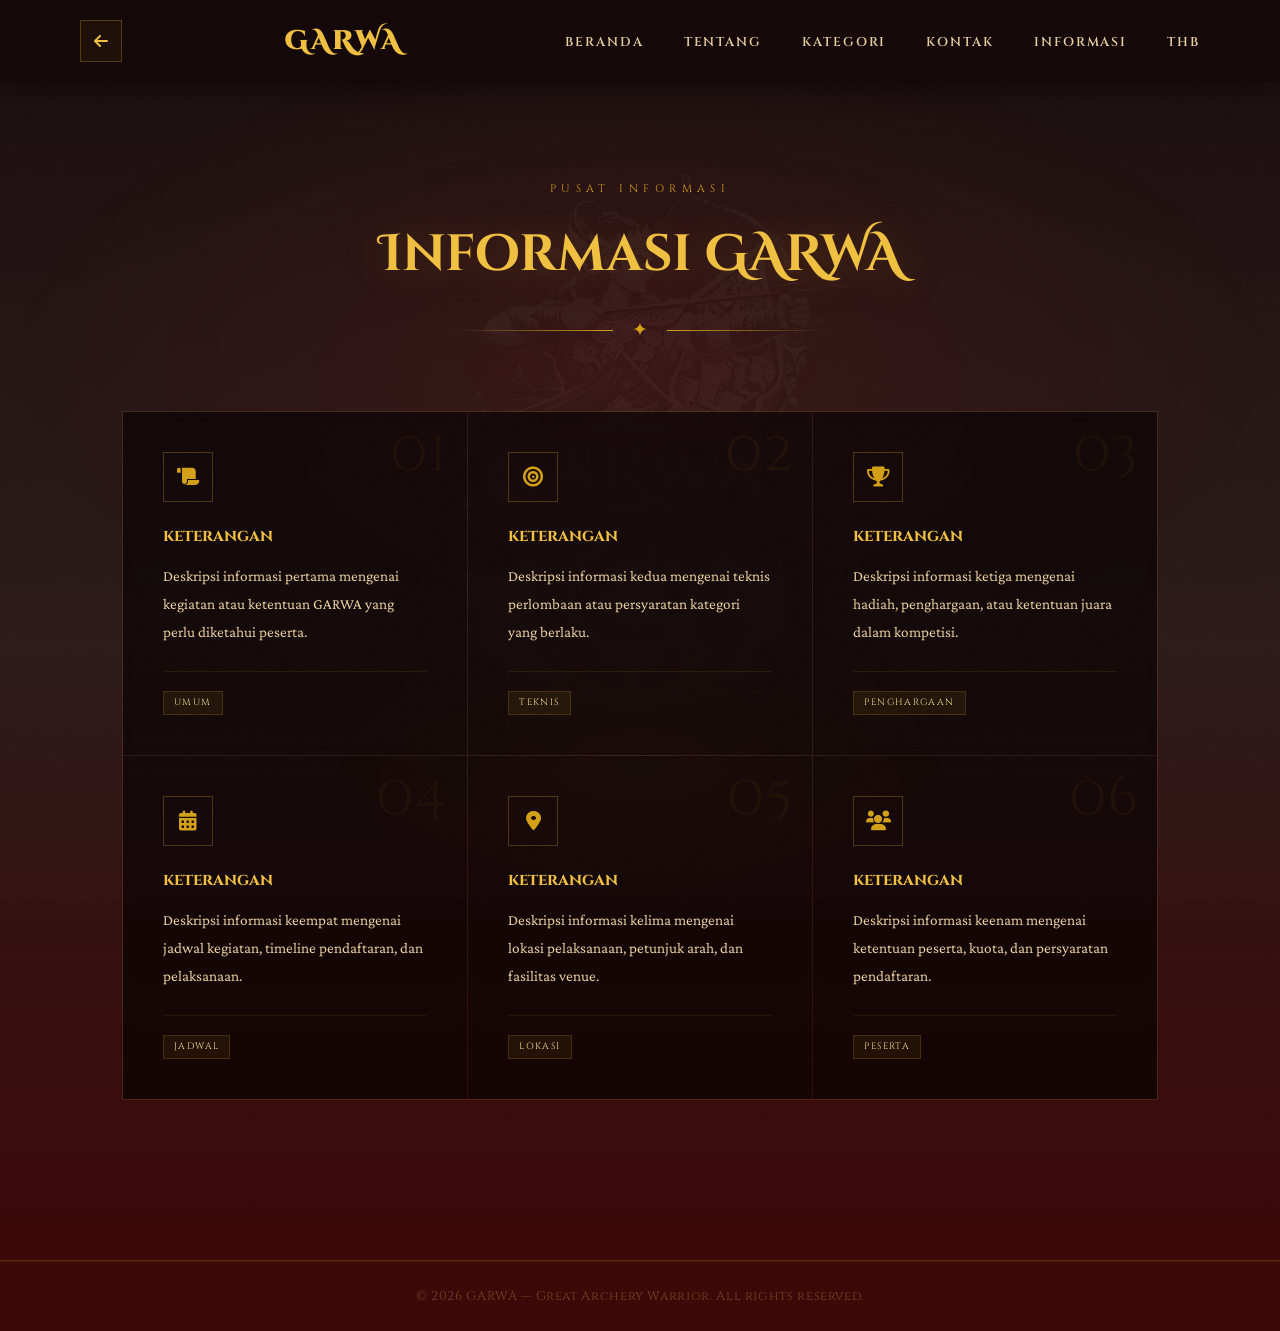
==== commit 9e9226b3: "update new tambah sponsor tambah link "disini" perbaikan kata footer responsive" ====
--- a/informasi.html
+++ b/informasi.html
@@ -189,6 +189,8 @@
         border: 1px solid rgba(212,160,23,0.2);
         padding: 3px 10px;
       }
+
+      
 
       /* Wide card (spans full row) */
       .info-card.wide {
@@ -327,6 +329,12 @@
           </div>
     </main>
 
+
+<!-- ── FOOTER ── -->
+    <footer class="footer">
+      <div class="footer-bottom">&copy; 2026 GARWA — Great Archery Warrior. All rights reserved.</div>
+    </footer>
+
     <script>
       function toggleNav() {
         const nav     = document.getElementById('navLinks');
--- a/garwa.css
+++ b/garwa.css
@@ -518,6 +518,7 @@
 .cat-card:nth-child(1) { border-bottom: 2px solid var(--crimson); }
 .cat-card:nth-child(2) { border-bottom: 2px solid var(--gold); }
 .cat-card:nth-child(3) { border-bottom: 2px solid var(--brown-mid); }
+.cat-card:nth-child(4) {border-bottom: 2px solid var(--gold);}
 .cat-card-bg {
   position: absolute;
   inset: 0;
@@ -679,13 +680,159 @@
 }
 .footer-col ul li a:hover { color: var(--gold-light); }
 .footer-bottom {
-  border-top: 1px solid rgba(212,160,23,0.1);
+border-top: 1px solid rgba(212,160,23,0.1);
   text-align: center;
-  padding: 1.5rem 2.5rem;
+  padding: 1.5rem 1rem;
+
   font-size: 0.8rem;
   font-family: "Cinzel", serif;
-  letter-spacing: 0.08em;
+  letter-spacing: 0.05em;
+
   color: rgba(168,103,59,0.6);
+
+  white-space: nowrap;
+  overflow: hidden;
+  text-overflow: ellipsis;
+}
+
+/* ── SPONSOR SECTION ── */
+
+.sponsor-section{
+  position: relative;
+  padding: 5rem 0;
+  background:
+    linear-gradient(
+      180deg,
+      var(--ink-mid) 0%,
+      var(--ink) 100%
+    );
+  overflow: hidden;
+}
+
+.sponsor-top{
+  text-align: center;
+  margin-bottom: 3rem;
+}
+
+.sponsor-marquee{
+  width: 100%;
+  overflow: hidden;
+  position: relative;
+}
+
+.sponsor-track{
+  display: flex;
+  align-items: center;
+  gap: 4rem;
+  width: max-content;
+  animation: sponsorScroll 28s linear infinite;
+}
+
+.sponsor-item{
+  width: 180px;
+  height: 90px;
+
+  display: flex;
+  align-items: center;
+  justify-content: center;
+
+  background: rgba(255,255,255,0.02);
+  border: 1px solid rgba(212,160,23,0.15);
+
+  border-radius: 18px;
+
+  backdrop-filter: blur(8px);
+
+  transition:
+    transform 0.35s ease,
+    border-color 0.35s ease,
+    background 0.35s ease;
+}
+
+.sponsor-item:hover{
+  transform: translateY(-6px);
+  border-color: rgba(212,160,23,0.4);
+  background: rgba(212,160,23,0.05);
+}
+
+.sponsor-item img{
+  max-width: 70%;
+  max-height: 60%;
+  object-fit: contain;
+
+  filter:
+    grayscale(100%)
+    brightness(0.9);
+
+  opacity: 0.75;
+
+  transition:
+    filter 0.35s ease,
+    opacity 0.35s ease,
+    transform 0.35s ease;
+}
+
+.sponsor-item:hover img{
+  filter: grayscale(0%);
+  opacity: 1;
+  transform: scale(1.05);
+}
+
+@keyframes sponsorScroll{
+  from{
+    transform: translateX(0);
+  }
+
+  to{
+    transform: translateX(-50%);
+  }
+}
+
+/* fade kiri kanan */
+
+.sponsor-marquee::before,
+.sponsor-marquee::after{
+  content: "";
+  position: absolute;
+  top: 0;
+  width: 120px;
+  height: 100%;
+  z-index: 3;
+  pointer-events: none;
+}
+
+.sponsor-marquee::before{
+  left: 0;
+  background: linear-gradient(
+    90deg,
+    var(--ink) 0%,
+    transparent 100%
+  );
+}
+
+.sponsor-marquee::after{
+  right: 0;
+  background: linear-gradient(
+    270deg,
+    var(--ink) 0%,
+    transparent 100%
+  );
+}
+
+/* RESPONSIVE */
+
+@media (max-width: 768px){
+
+  .sponsor-track{
+    gap: 2rem;
+    animation-duration: 20s;
+  }
+
+  .sponsor-item{
+    width: 140px;
+    height: 75px;
+  }
+
 }
 
 /* ── THB PAGE ── */
@@ -795,6 +942,17 @@
   font-style: italic;
   color: rgba(168,103,59,0.7);
   text-align: center;
+}
+.thb-note a{
+  color: var(--gold-light);
+  text-decoration: none;
+  font-weight: 600;
+  transition: all 0.3s ease;
+}
+
+.thb-note a:hover{
+  color: var(--gold);
+  text-shadow: 0 0 10px rgba(212,160,23,0.4);
 }
 .thb-box {
   opacity: 0;
@@ -865,4 +1023,16 @@
   .section-inner { padding: 5rem 1.5rem; }
   .footer-main { grid-template-columns: 1fr; }
   .thb-btn { padding: 14px 32px; font-size: 0.75rem; }
+
+    .footer-main {
+    grid-template-columns: 1fr 1fr;
+  }
+  .footer-brand {
+    grid-column: 1 / -1;
+  }
+
+  .footer-bottom{
+    font-size: 0.65rem;
+    letter-spacing: 0.03em;
+  }
 }
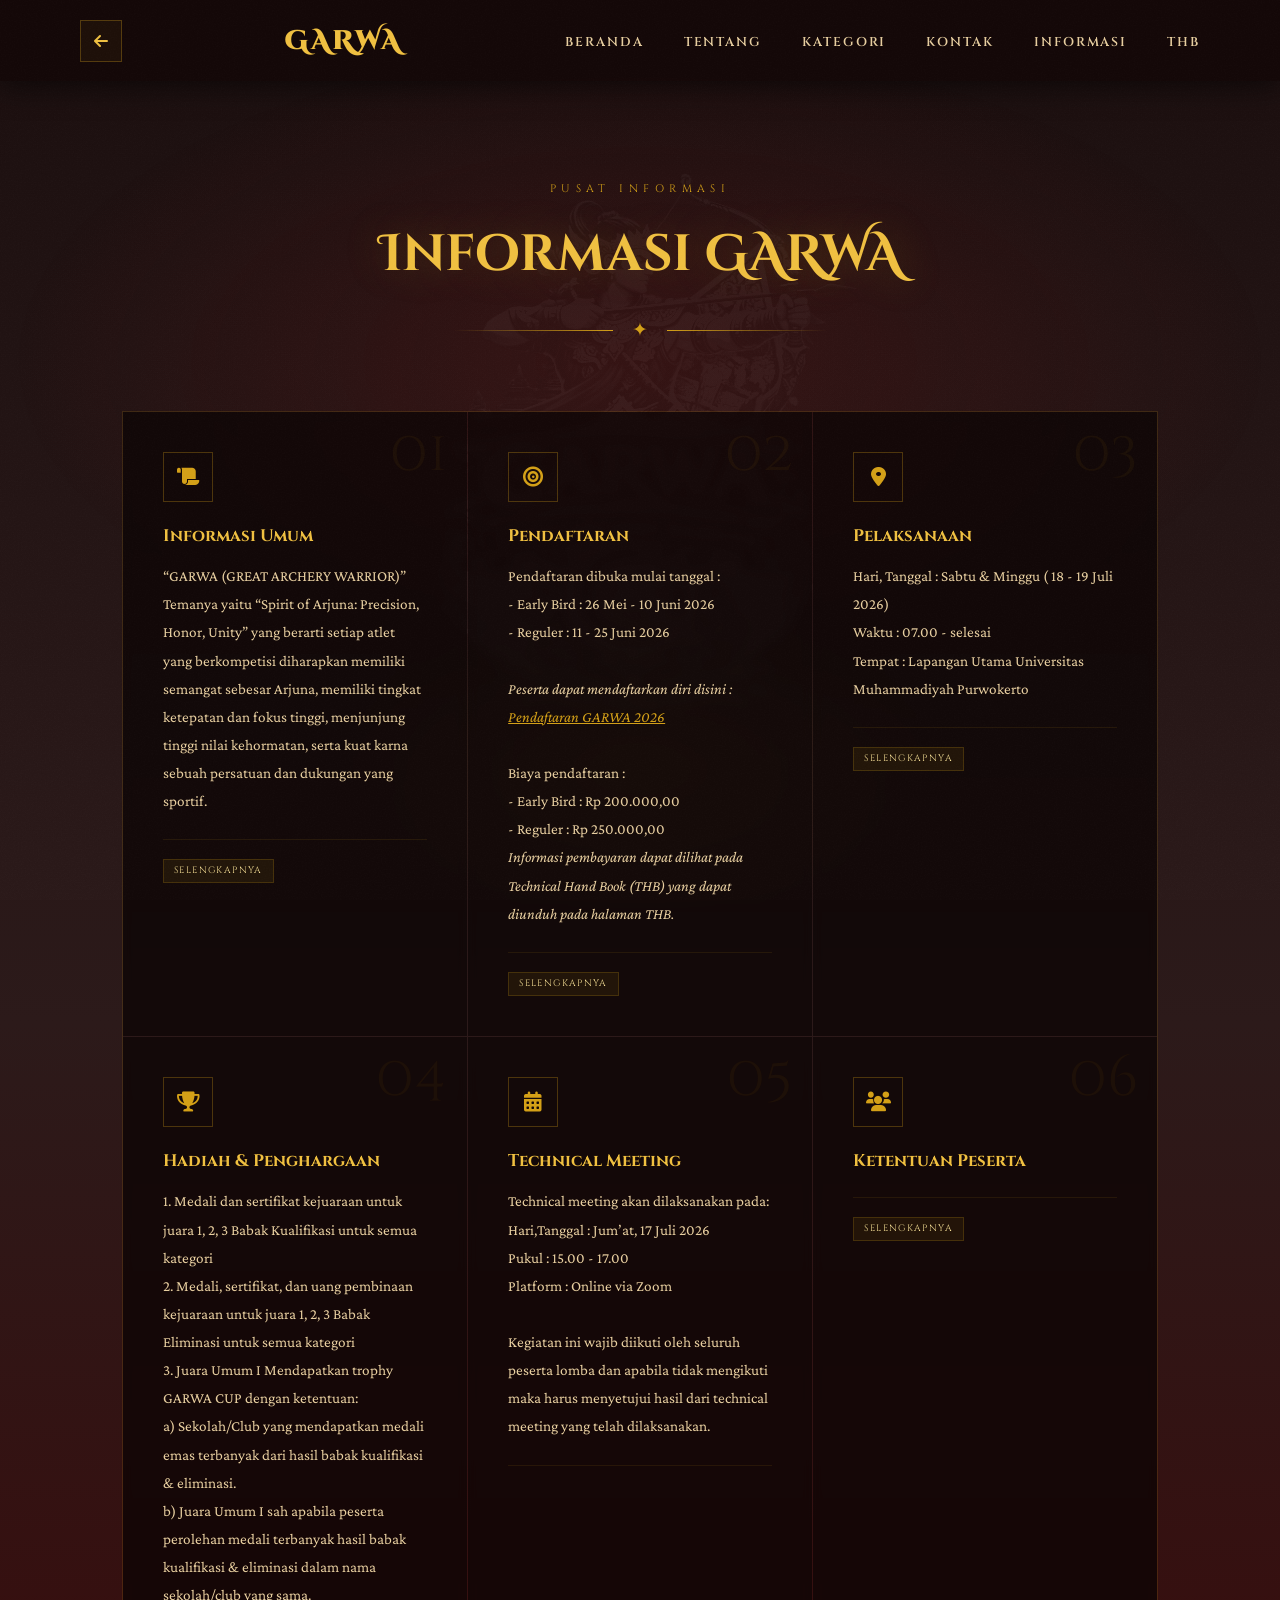
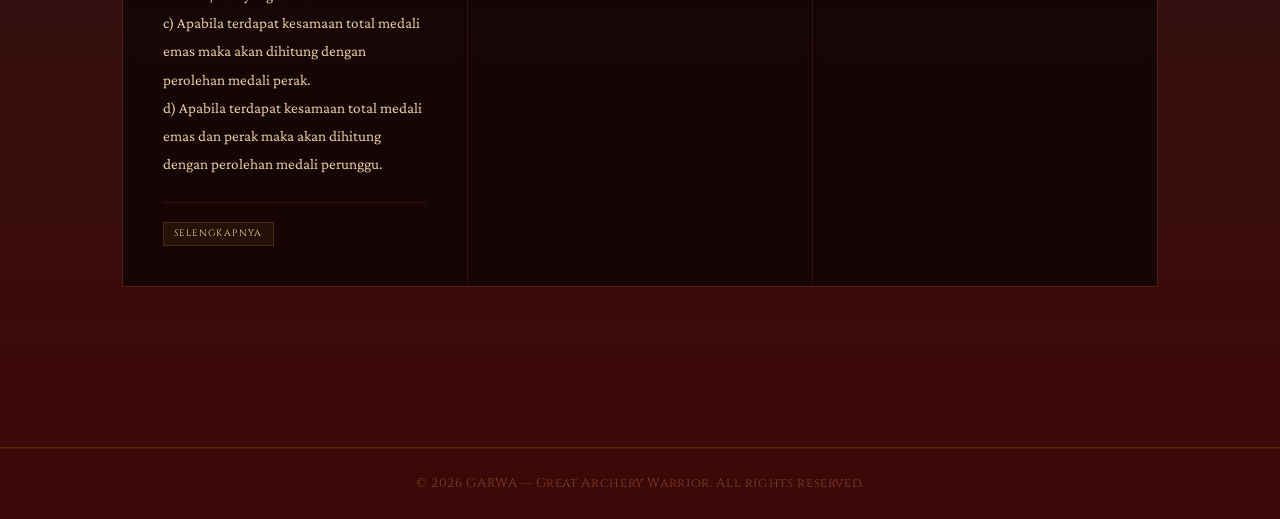
==== commit e193bc0c: "update terbaru update thb mengisi halaman informasi ke 5 boxtext hanya 1 yang belum" ====
--- a/informasi.html
+++ b/informasi.html
@@ -271,64 +271,88 @@
           <div class="info-card">
             <span class="info-card-num">01</span>
             <div class="info-icon"><i class="fas fa-scroll"></i></div>
-            <h3>keterangan</h3>
-            <p>Deskripsi informasi pertama mengenai kegiatan atau ketentuan GARWA yang perlu diketahui peserta.</p>
-            <div class="info-card-footer">
-              <span class="info-badge">Umum</span>
+            <h3>Informasi Umum</h3>
+            <p>“GARWA (GREAT ARCHERY WARRIOR)”  Temanya yaitu “Spirit of Arjuna: Precision, Honor, Unity” 
+              yang berarti setiap atlet yang berkompetisi diharapkan memiliki semangat sebesar Arjuna, memiliki tingkat ketepatan dan
+              fokus tinggi, menjunjung tinggi nilai kehormatan, serta kuat karna sebuah persatuan dan dukungan yang sportif. </p>
+            <div class="info-card-footer">
+              <span class="info-badge">selengkapnya</span>
             </div>
           </div>
 
           <div class="info-card">
             <span class="info-card-num">02</span>
             <div class="info-icon"><i class="fas fa-bullseye"></i></div>
-            <h3>keterangan</h3>
-            <p>Deskripsi informasi kedua mengenai teknis perlombaan atau persyaratan kategori yang berlaku.</p>
-            <div class="info-card-footer">
-              <span class="info-badge">Teknis</span>
+            <h3>Pendaftaran</h3>
+            <p> Pendaftaran dibuka mulai tanggal :  
+              <br> - Early Bird : 26 Mei - 10 Juni 2026
+              <br> - Reguler : 11 - 25 Juni 2026
+              <br>
+              <br><i>Peserta dapat mendaftarkan diri disini : <a href="https://bit.ly/PendaftaranPesertaGARWA2026." target="_blank" style="color: var(--gold); text-decoration: underline;">Pendaftaran GARWA 2026</a></i>
+              <br> 
+              <br> Biaya pendaftaran :
+              <br> - Early Bird : Rp 200.000,00
+              <br> - Reguler : Rp 250.000,00
+              <br><i>Informasi pembayaran dapat dilihat pada Technical Hand Book (THB) yang dapat diunduh pada halaman THB.</i>
+            </p>
+            <div class="info-card-footer">
+              <span class="info-badge">selengkapnya</span>
             </div>
           </div>
 
           <div class="info-card">
             <span class="info-card-num">03</span>
+            <div class="info-icon"><i class="fas fa-map-marker-alt"></i></div>
+            <h3>Pelaksanaan</h3>
+            <p> Hari, Tanggal : Sabtu & Minggu ( 18 - 19 Juli 2026)
+              <br> Waktu : 07.00 - selesai
+              <br> Tempat : Lapangan Utama Universitas Muhammadiyah Purwokerto 
+            </p>
+            <div class="info-card-footer">
+              <span class="info-badge">selengkapnya</span>
+            </div>
+          </div>
+
+          <div class="info-card">
+            <span class="info-card-num">04</span>
             <div class="info-icon"><i class="fas fa-trophy"></i></div>
-            <h3>keterangan</h3>
-            <p>Deskripsi informasi ketiga mengenai hadiah, penghargaan, atau ketentuan juara dalam kompetisi.</p>
-            <div class="info-card-footer">
-              <span class="info-badge">Penghargaan</span>
-            </div>
-          </div>
-
-          <div class="info-card">
-            <span class="info-card-num">04</span>
+            <h3>Hadiah & Penghargaan</h3>
+            <p>1. Medali dan sertifikat kejuaraan untuk juara 1, 2, 3 Babak Kualifikasi untuk semua kategori<br>
+              2. Medali, sertifikat, dan uang pembinaan kejuaraan untuk juara 1, 2, 3 Babak Eliminasi untuk semua kategori<br>
+              3. Juara Umum I Mendapatkan trophy GARWA CUP dengan ketentuan: <br>
+              a) Sekolah/Club yang mendapatkan medali emas terbanyak dari hasil babak kualifikasi & eliminasi. <br>
+              b) Juara Umum I sah apabila peserta perolehan medali terbanyak hasil babak kualifikasi & eliminasi dalam nama sekolah/club yang sama. <br>
+              c) Apabila terdapat kesamaan total medali emas maka akan dihitung dengan perolehan medali perak. <br>
+              d) Apabila terdapat kesamaan total medali emas dan perak maka akan dihitung dengan perolehan medali perunggu.</p>
+            <div class="info-card-footer">
+              <span class="info-badge">selengkapnya</span>
+            </div>
+          </div>
+
+          <div class="info-card">
+            <span class="info-card-num">05</span>
             <div class="info-icon"><i class="fas fa-calendar-alt"></i></div>
-            <h3>keterangan</h3>
-            <p>Deskripsi informasi keempat mengenai jadwal kegiatan, timeline pendaftaran, dan pelaksanaan.</p>
-            <div class="info-card-footer">
-              <span class="info-badge">Jadwal</span>
-            </div>
-          </div>
-
-          <div class="info-card">
-            <span class="info-card-num">05</span>
-            <div class="info-icon"><i class="fas fa-map-marker-alt"></i></div>
-            <h3>keterangan</h3>
-            <p>Deskripsi informasi kelima mengenai lokasi pelaksanaan, petunjuk arah, dan fasilitas venue.</p>
-            <div class="info-card-footer">
-              <span class="info-badge">Lokasi</span>
+            <h3>Technical Meeting</h3>
+            <p>Technical meeting akan dilaksanakan pada:
+              <br> Hari,Tanggal : Jum’at, 17 Juli 2026
+              <br> Pukul : 15.00 - 17.00
+              <br> Platform : Online via Zoom
+              <br>
+              <br> Kegiatan ini wajib diikuti oleh seluruh peserta lomba dan apabila tidak mengikuti maka harus menyetujui hasil dari technical meeting yang telah dilaksanakan.</p>
+            <div class="info-card-footer">
             </div>
           </div>
 
           <div class="info-card">
             <span class="info-card-num">06</span>
             <div class="info-icon"><i class="fas fa-users"></i></div>
-            <h3>keterangan</h3>
-            <p>Deskripsi informasi keenam mengenai ketentuan peserta, kuota, dan persyaratan pendaftaran.</p>
-            <div class="info-card-footer">
-              <span class="info-badge">Peserta</span>
+            <h3>Ketentuan Peserta</h3>
+            <p></p>
+            <div class="info-card-footer">
+              <span class="info-badge">selengkapnya</span>
             </div>
           </div>
     </main>
-
 
 <!-- ── FOOTER ── -->
     <footer class="footer">
--- a/garwa.css
+++ b/garwa.css
@@ -1035,4 +1035,33 @@
     font-size: 0.65rem;
     letter-spacing: 0.03em;
   }
+}
+
+/* ── RESPONSIVE FOOTER ── */
+@media (max-width: 768px){
+
+  .footer-main{
+    grid-template-columns: 1fr;
+    gap: 2rem;
+    padding: 3rem 1.5rem 2rem;
+  }
+
+  .footer-brand{
+    text-align: center;
+  }
+
+  .social-links{
+    justify-content: center;
+  }
+
+  .footer-col{
+    text-align: center;
+  }
+
+  .footer-bottom{
+    white-space: normal;
+    line-height: 1.6;
+    padding: 1.2rem 1rem;
+  }
+
 }
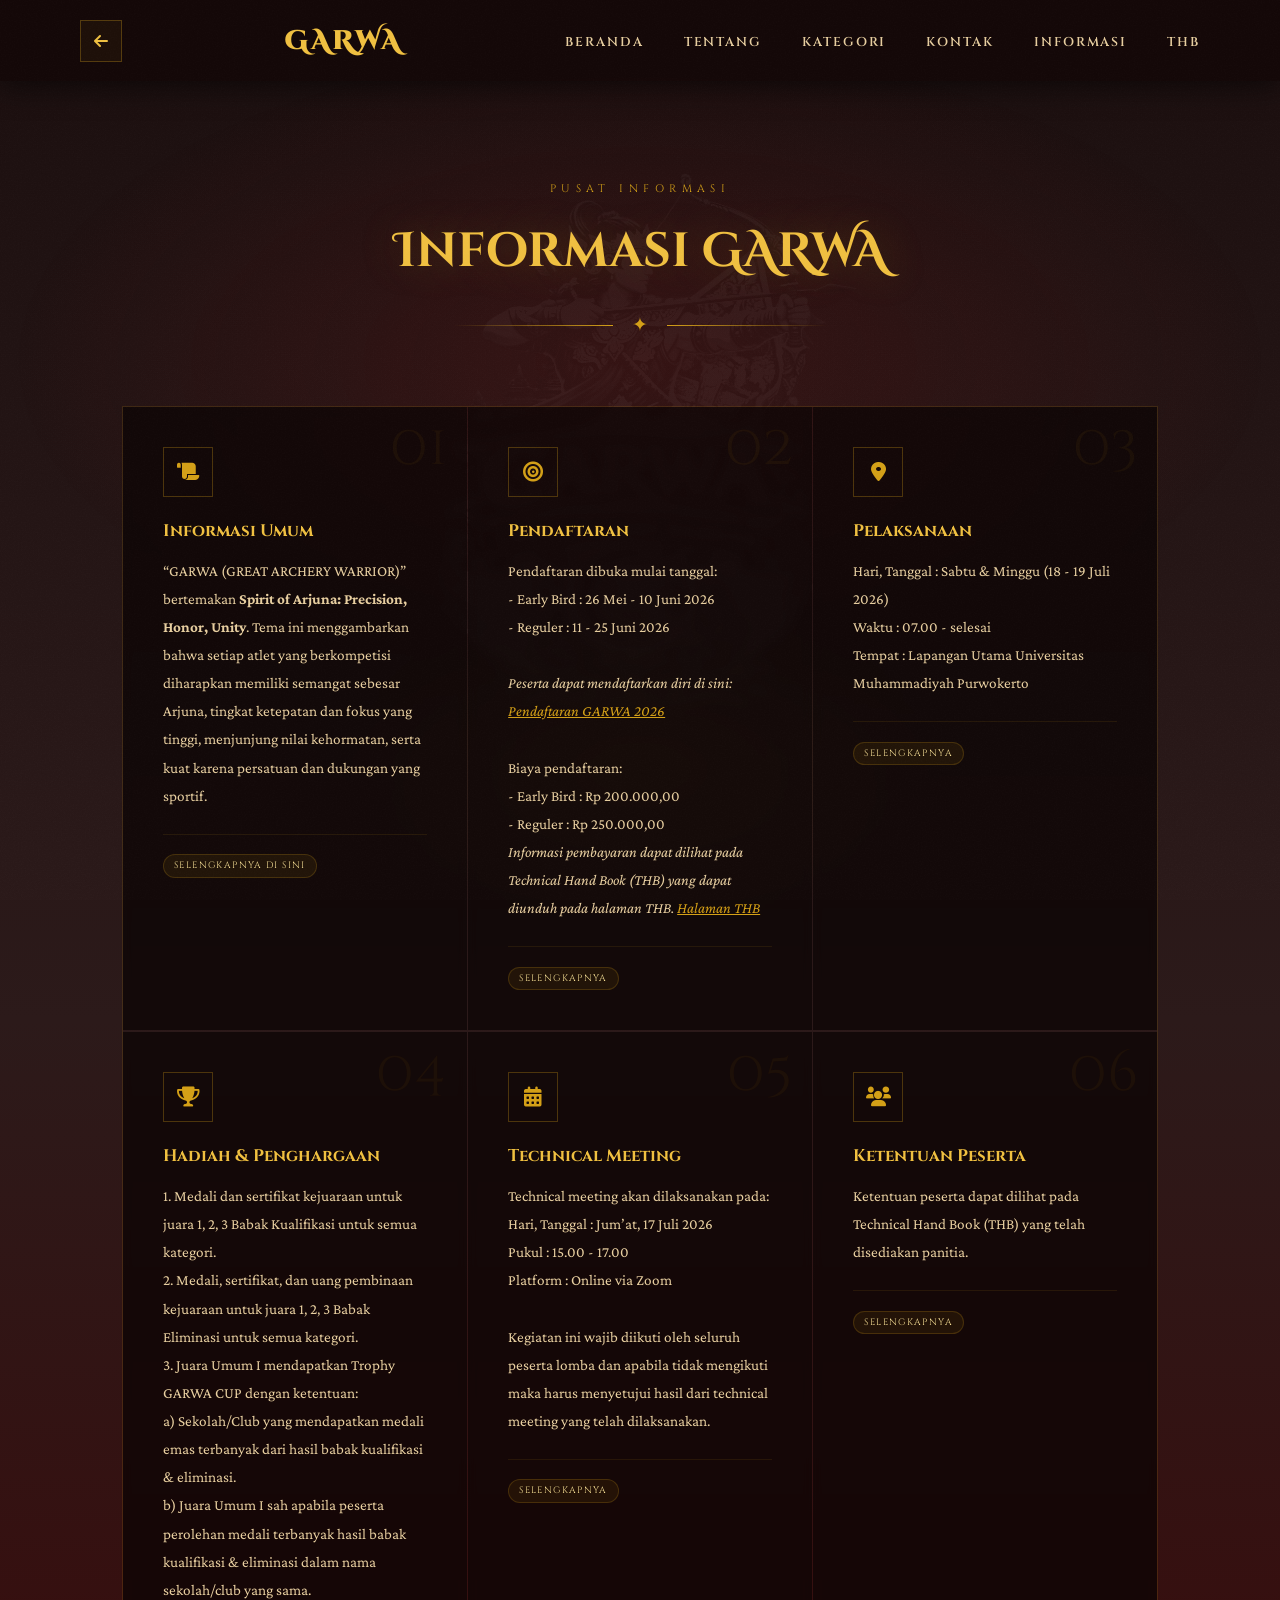
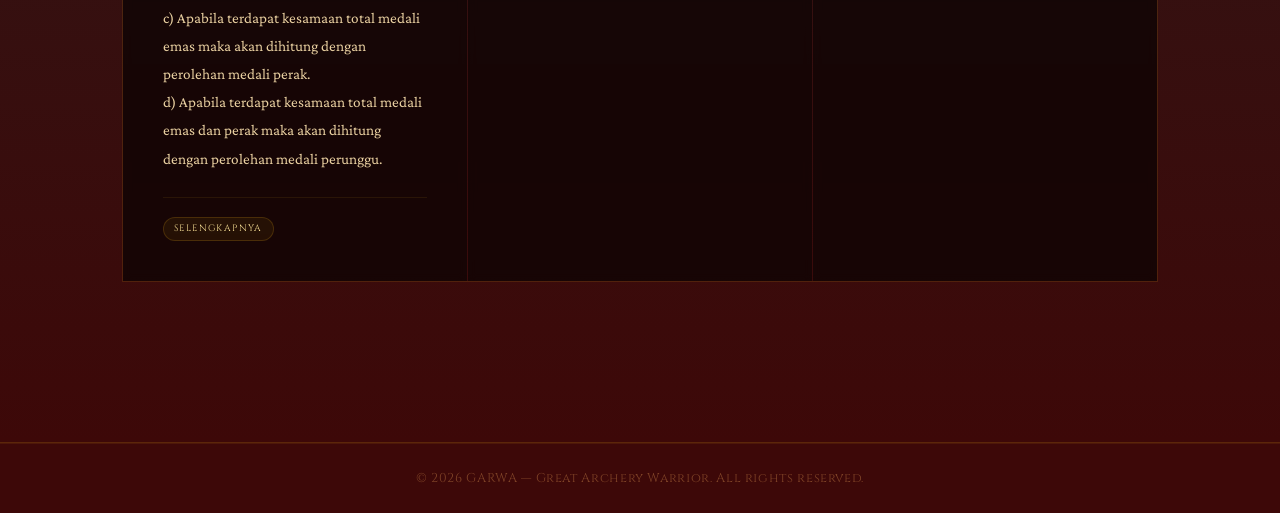
==== commit d56faac9: "update update bagian informasi dan halaman tbh, juga menambahkan logo sponsor" ====
--- a/informasi.html
+++ b/informasi.html
@@ -179,7 +179,8 @@
         gap: 0.5rem;
         flex-wrap: wrap;
       }
-      .info-badge {
+    .info-badge {
+        display: inline-block;
         font-family: 'Cinzel', serif;
         font-size: 0.58rem;
         letter-spacing: 0.15em;
@@ -188,7 +189,15 @@
         background: rgba(212,160,23,0.08);
         border: 1px solid rgba(212,160,23,0.2);
         padding: 3px 10px;
-      }
+        text-decoration: none;
+        border-radius: 999px;
+        transition: all 0.3s ease;
+    }
+
+    .info-badge:hover {
+        background: rgba(212,160,23,0.18);
+        border-color: rgba(212,160,23,0.4);
+    }
 
       
 
@@ -268,90 +277,180 @@
         <!-- Cards -->
         <div class="info-grid">
 
-          <div class="info-card">
-            <span class="info-card-num">01</span>
-            <div class="info-icon"><i class="fas fa-scroll"></i></div>
-            <h3>Informasi Umum</h3>
-            <p>“GARWA (GREAT ARCHERY WARRIOR)”  Temanya yaitu “Spirit of Arjuna: Precision, Honor, Unity” 
-              yang berarti setiap atlet yang berkompetisi diharapkan memiliki semangat sebesar Arjuna, memiliki tingkat ketepatan dan
-              fokus tinggi, menjunjung tinggi nilai kehormatan, serta kuat karna sebuah persatuan dan dukungan yang sportif. </p>
-            <div class="info-card-footer">
-              <span class="info-badge">selengkapnya</span>
-            </div>
-          </div>
-
-          <div class="info-card">
-            <span class="info-card-num">02</span>
-            <div class="info-icon"><i class="fas fa-bullseye"></i></div>
-            <h3>Pendaftaran</h3>
-            <p> Pendaftaran dibuka mulai tanggal :  
-              <br> - Early Bird : 26 Mei - 10 Juni 2026
-              <br> - Reguler : 11 - 25 Juni 2026
-              <br>
-              <br><i>Peserta dapat mendaftarkan diri disini : <a href="https://bit.ly/PendaftaranPesertaGARWA2026." target="_blank" style="color: var(--gold); text-decoration: underline;">Pendaftaran GARWA 2026</a></i>
-              <br> 
-              <br> Biaya pendaftaran :
-              <br> - Early Bird : Rp 200.000,00
-              <br> - Reguler : Rp 250.000,00
-              <br><i>Informasi pembayaran dapat dilihat pada Technical Hand Book (THB) yang dapat diunduh pada halaman THB.</i>
-            </p>
-            <div class="info-card-footer">
-              <span class="info-badge">selengkapnya</span>
-            </div>
-          </div>
-
-          <div class="info-card">
-            <span class="info-card-num">03</span>
-            <div class="info-icon"><i class="fas fa-map-marker-alt"></i></div>
-            <h3>Pelaksanaan</h3>
-            <p> Hari, Tanggal : Sabtu & Minggu ( 18 - 19 Juli 2026)
-              <br> Waktu : 07.00 - selesai
-              <br> Tempat : Lapangan Utama Universitas Muhammadiyah Purwokerto 
-            </p>
-            <div class="info-card-footer">
-              <span class="info-badge">selengkapnya</span>
-            </div>
-          </div>
-
-          <div class="info-card">
-            <span class="info-card-num">04</span>
-            <div class="info-icon"><i class="fas fa-trophy"></i></div>
-            <h3>Hadiah & Penghargaan</h3>
-            <p>1. Medali dan sertifikat kejuaraan untuk juara 1, 2, 3 Babak Kualifikasi untuk semua kategori<br>
-              2. Medali, sertifikat, dan uang pembinaan kejuaraan untuk juara 1, 2, 3 Babak Eliminasi untuk semua kategori<br>
-              3. Juara Umum I Mendapatkan trophy GARWA CUP dengan ketentuan: <br>
-              a) Sekolah/Club yang mendapatkan medali emas terbanyak dari hasil babak kualifikasi & eliminasi. <br>
-              b) Juara Umum I sah apabila peserta perolehan medali terbanyak hasil babak kualifikasi & eliminasi dalam nama sekolah/club yang sama. <br>
-              c) Apabila terdapat kesamaan total medali emas maka akan dihitung dengan perolehan medali perak. <br>
-              d) Apabila terdapat kesamaan total medali emas dan perak maka akan dihitung dengan perolehan medali perunggu.</p>
-            <div class="info-card-footer">
-              <span class="info-badge">selengkapnya</span>
-            </div>
-          </div>
-
-          <div class="info-card">
-            <span class="info-card-num">05</span>
-            <div class="info-icon"><i class="fas fa-calendar-alt"></i></div>
-            <h3>Technical Meeting</h3>
-            <p>Technical meeting akan dilaksanakan pada:
-              <br> Hari,Tanggal : Jum’at, 17 Juli 2026
-              <br> Pukul : 15.00 - 17.00
-              <br> Platform : Online via Zoom
-              <br>
-              <br> Kegiatan ini wajib diikuti oleh seluruh peserta lomba dan apabila tidak mengikuti maka harus menyetujui hasil dari technical meeting yang telah dilaksanakan.</p>
-            <div class="info-card-footer">
-            </div>
-          </div>
-
-          <div class="info-card">
-            <span class="info-card-num">06</span>
-            <div class="info-icon"><i class="fas fa-users"></i></div>
-            <h3>Ketentuan Peserta</h3>
-            <p></p>
-            <div class="info-card-footer">
-              <span class="info-badge">selengkapnya</span>
-            </div>
-          </div>
+              <div class="info-card">
+        <span class="info-card-num">01</span>
+
+        <div class="info-icon">
+            <i class="fas fa-scroll"></i>
+        </div>
+
+        <h3>Informasi Umum</h3>
+
+        <p>
+            “GARWA (GREAT ARCHERY WARRIOR)” bertemakan
+            <strong>Spirit of Arjuna: Precision, Honor, Unity</strong>.
+            Tema ini menggambarkan bahwa setiap atlet yang berkompetisi
+            diharapkan memiliki semangat sebesar Arjuna, tingkat ketepatan
+            dan fokus yang tinggi, menjunjung nilai kehormatan, serta kuat
+            karena persatuan dan dukungan yang sportif.
+        </p>
+
+        <div class="info-card-footer">
+            <a href="https://drive.google.com/file/d/1VPC1MSQB7Q7N7JjoouZsmjAb2-Pk2p-S/view?usp=sharing"
+              target="_blank"
+              rel="noopener noreferrer"
+              class="info-badge">
+                Selengkapnya di sini
+            </a>
+        </div>
+    </div>
+ <!-- CARD 02 -->
+<div class="info-card">
+    <span class="info-card-num">02</span>
+    <div class="info-icon">
+        <i class="fas fa-bullseye"></i>
+    </div>
+
+    <h3>Pendaftaran</h3>
+
+    <p>
+        Pendaftaran dibuka mulai tanggal:
+        <br> - Early Bird : 26 Mei - 10 Juni 2026
+        <br> - Reguler : 11 - 25 Juni 2026
+
+        <br><br>
+
+        <i>
+            Peserta dapat mendaftarkan diri di sini:
+            <a href="https://bit.ly/PendaftaranPesertaGARWA2026"
+               target="_blank"
+               rel="noopener noreferrer"
+               style="color: var(--gold); text-decoration: underline;">
+                Pendaftaran GARWA 2026
+            </a>
+        </i>
+
+        <br><br>
+
+        Biaya pendaftaran:
+        <br> - Early Bird : Rp 200.000,00
+        <br> - Reguler : Rp 250.000,00
+
+        <br>
+
+        <i>
+            Informasi pembayaran dapat dilihat pada Technical Hand Book (THB)
+            yang dapat diunduh pada halaman THB.
+            <a href="thb.html"
+               style="color: var(--gold); text-decoration: underline;">
+                Halaman THB
+            </a>
+        </i>
+    </p>
+
+    <div class="info-card-footer">
+        <a href="thb.html" class="info-badge">
+            Selengkapnya
+        </a>
+    </div>
+</div>
+
+<!-- CARD 03 -->
+<div class="info-card">
+    <span class="info-card-num">03</span>
+    <div class="info-icon">
+        <i class="fas fa-map-marker-alt"></i>
+    </div>
+
+    <h3>Pelaksanaan</h3>
+
+    <p>
+        Hari, Tanggal : Sabtu & Minggu (18 - 19 Juli 2026)
+        <br> Waktu : 07.00 - selesai
+        <br> Tempat : Lapangan Utama Universitas Muhammadiyah Purwokerto
+    </p>
+
+    <div class="info-card-footer">
+        <a href="#" class="info-badge">
+            Selengkapnya
+        </a>
+    </div>
+</div>
+
+<!-- CARD 04 -->
+<div class="info-card">
+    <span class="info-card-num">04</span>
+    <div class="info-icon">
+        <i class="fas fa-trophy"></i>
+    </div>
+
+    <h3>Hadiah & Penghargaan</h3>
+
+    <p>
+        1. Medali dan sertifikat kejuaraan untuk juara 1, 2, 3 Babak Kualifikasi untuk semua kategori.<br>
+        2. Medali, sertifikat, dan uang pembinaan kejuaraan untuk juara 1, 2, 3 Babak Eliminasi untuk semua kategori.<br>
+        3. Juara Umum I mendapatkan Trophy GARWA CUP dengan ketentuan:<br>
+        a) Sekolah/Club yang mendapatkan medali emas terbanyak dari hasil babak kualifikasi & eliminasi.<br>
+        b) Juara Umum I sah apabila peserta perolehan medali terbanyak hasil babak kualifikasi & eliminasi dalam nama sekolah/club yang sama.<br>
+        c) Apabila terdapat kesamaan total medali emas maka akan dihitung dengan perolehan medali perak.<br>
+        d) Apabila terdapat kesamaan total medali emas dan perak maka akan dihitung dengan perolehan medali perunggu.
+    </p>
+
+    <div class="info-card-footer">
+        <a href="#" class="info-badge">
+            Selengkapnya
+        </a>
+    </div>
+</div>
+
+<!-- CARD 05 -->
+<div class="info-card">
+    <span class="info-card-num">05</span>
+    <div class="info-icon">
+        <i class="fas fa-calendar-alt"></i>
+    </div>
+
+    <h3>Technical Meeting</h3>
+
+    <p>
+        Technical meeting akan dilaksanakan pada:
+        <br> Hari, Tanggal : Jum’at, 17 Juli 2026
+        <br> Pukul : 15.00 - 17.00
+        <br> Platform : Online via Zoom
+
+        <br><br>
+
+        Kegiatan ini wajib diikuti oleh seluruh peserta lomba dan apabila tidak mengikuti maka harus menyetujui hasil dari technical meeting yang telah dilaksanakan.
+    </p>
+
+    <div class="info-card-footer">
+        <a href="#" class="info-badge">
+            Selengkapnya
+        </a>
+    </div>
+</div>
+
+<!-- CARD 06 -->
+<div class="info-card">
+    <span class="info-card-num">06</span>
+    <div class="info-icon">
+        <i class="fas fa-users"></i>
+    </div>
+
+    <h3>Ketentuan Peserta</h3>
+
+    <p>
+        Ketentuan peserta dapat dilihat pada Technical Hand Book (THB) yang telah disediakan panitia.
+    </p>
+
+    <div class="info-card-footer">
+        <a href="thb.html" class="info-badge">
+            Selengkapnya
+        </a>
+    </div>
+</div>
+        </div>
+      </div>
     </main>
 
 <!-- ── FOOTER ── -->
--- a/garwa.css
+++ b/garwa.css
@@ -397,7 +397,7 @@
 }
 .section-title {
   font-family: "Cinzel Decorative", serif;
-  font-size: clamp(2rem, 5vw, 3.2rem);
+  font-size: clamp(1.6rem, 4vw, 3rem);
   font-weight: 700;
   text-align: center;
   color: var(--gold-light);
@@ -834,7 +834,6 @@
   }
 
 }
-
 /* ── THB PAGE ── */
 .thb-page {
   min-height: 100vh;
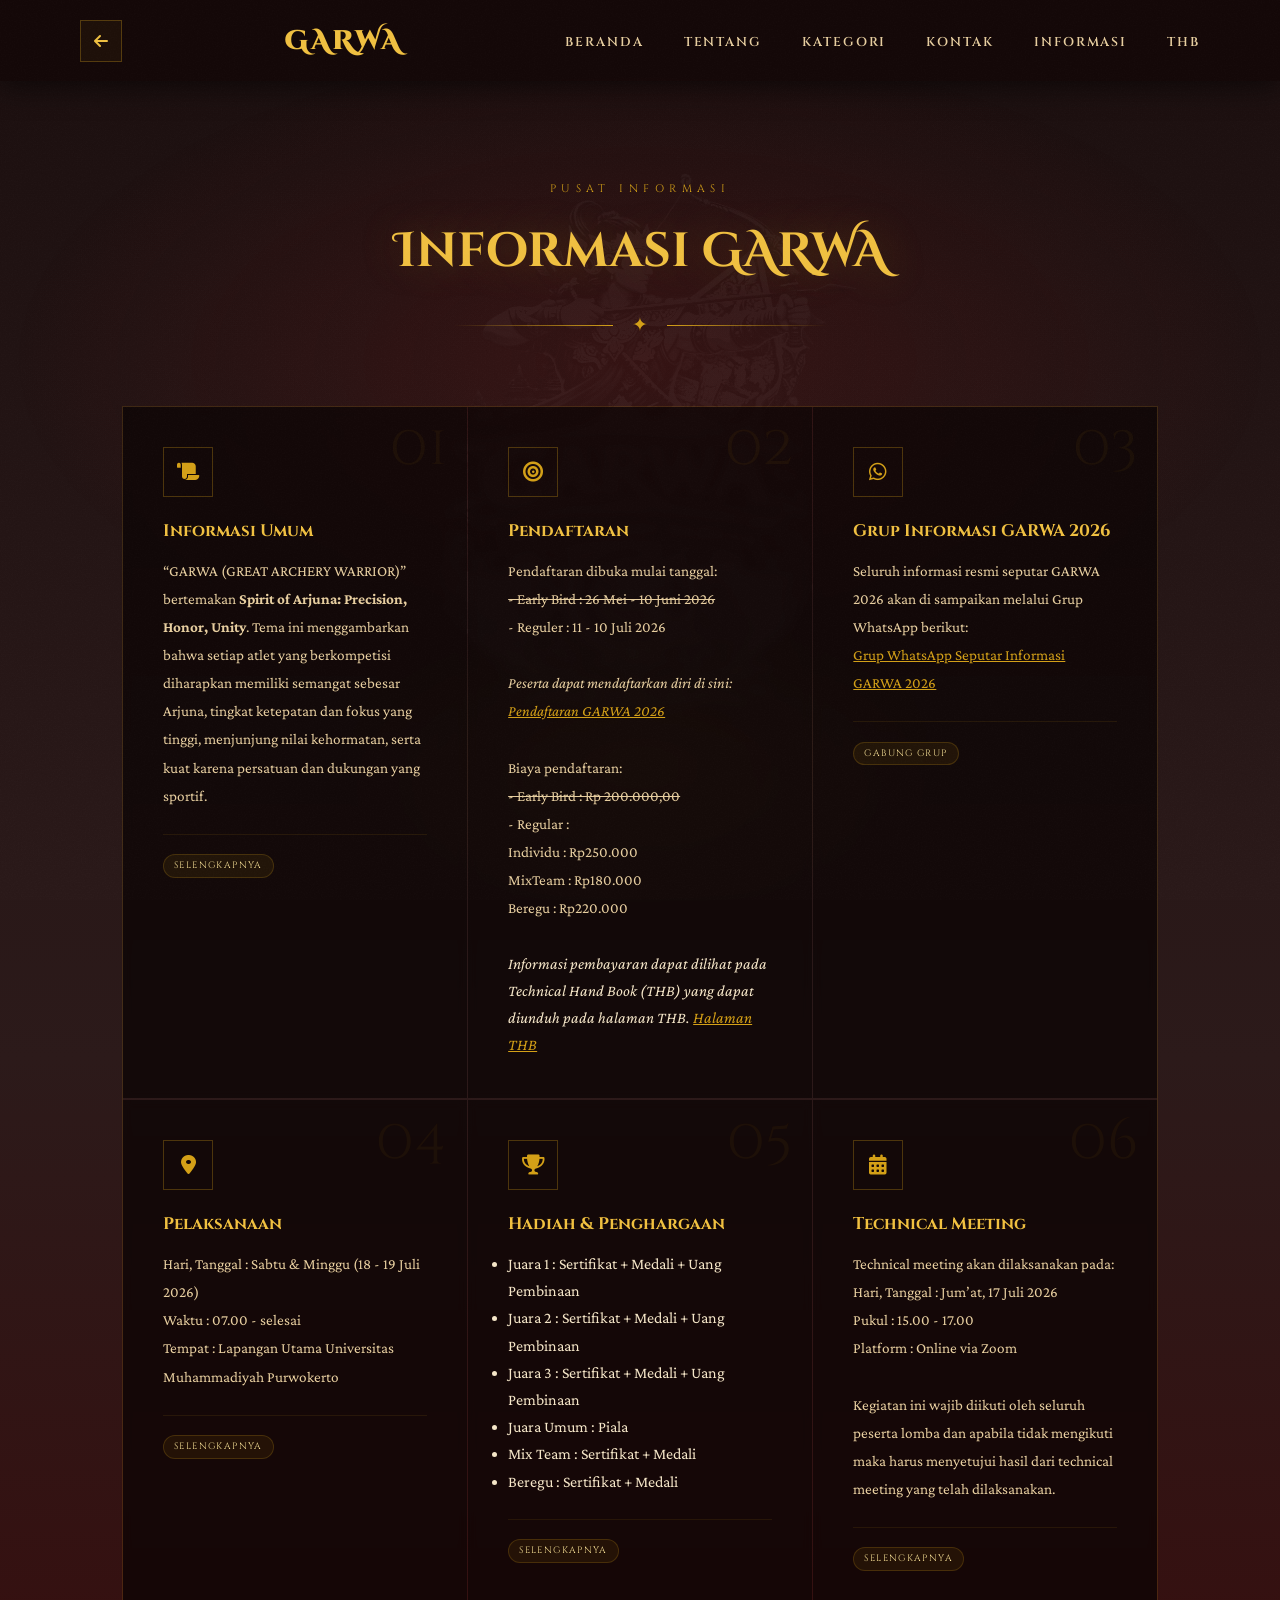
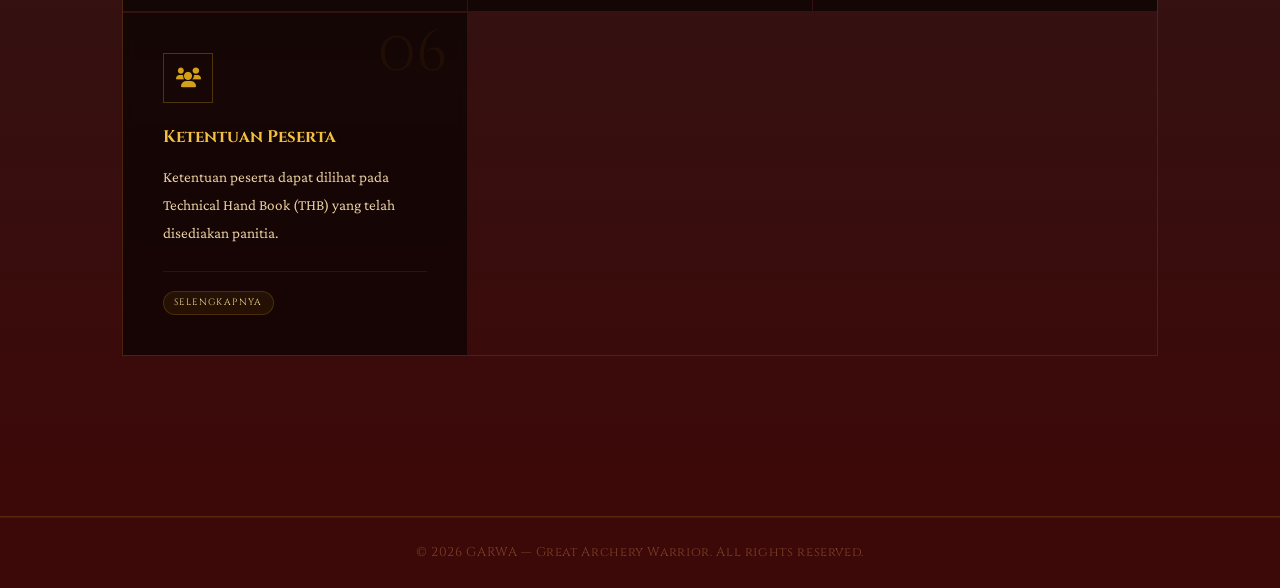
==== commit 020e4be5: "update today menambahkan link grup informasi garwa merevisi beberapa yang ada perubahan" ====
--- a/informasi.html
+++ b/informasi.html
@@ -300,10 +300,11 @@
               target="_blank"
               rel="noopener noreferrer"
               class="info-badge">
-                Selengkapnya di sini
+                Selengkapnya
             </a>
         </div>
     </div>
+
  <!-- CARD 02 -->
 <div class="info-card">
     <span class="info-card-num">02</span>
@@ -315,8 +316,8 @@
 
     <p>
         Pendaftaran dibuka mulai tanggal:
-        <br> - Early Bird : 26 Mei - 10 Juni 2026
-        <br> - Reguler : 11 - 25 Juni 2026
+        <br> <del>- Early Bird : 26 Mei - 10 Juni 2026</del>
+        <br> - Reguler : 11 - 10 Juli 2026
 
         <br><br>
 
@@ -333,8 +334,13 @@
         <br><br>
 
         Biaya pendaftaran:
-        <br> - Early Bird : Rp 200.000,00
-        <br> - Reguler : Rp 250.000,00
+        <br> <del>- Early Bird : Rp 200.000,00</del>
+        <br> <p> - Regular :</p>
+              <ol>
+                  <p>Individu : Rp250.000</p>
+                  <p>MixTeam : Rp180.000</p>
+                  <p>Beregu : Rp220.000</p>
+              </ol> 
 
         <br>
 
@@ -347,17 +353,38 @@
             </a>
         </i>
     </p>
-
-    <div class="info-card-footer">
-        <a href="thb.html" class="info-badge">
-            Selengkapnya
-        </a>
-    </div>
 </div>
 
 <!-- CARD 03 -->
 <div class="info-card">
     <span class="info-card-num">03</span>
+
+    <div class="info-icon">
+        <i class="fab fa-whatsapp"></i>
+    </div>
+
+    <h3>Grup Informasi GARWA 2026</h3>
+    <p>
+        Seluruh informasi resmi seputar GARWA 2026 akan di sampaikan melalui Grup WhatsApp berikut: 
+        <br> <a href="https://chat.whatsapp.com/DSuGLynG7dm1mLr4nXxuW8" 
+               target="_blank"
+               rel="noopener noreferrer"
+               style="color: var(--gold); text-decoration: underline;">Grup WhatsApp Seputar Informasi GARWA 2026</a>
+    </p>
+
+    <div class="info-card-footer">
+        <a href="https://chat.whatsapp.com/DSuGLynG7dm1mLr4nXxuW8"
+           target="_blank"
+           rel="noopener noreferrer"
+           class="info-badge">
+            Gabung Grup
+        </a>
+    </div>
+</div>
+
+<!-- CARD 04 -->
+<div class="info-card">
+    <span class="info-card-num">04</span>
     <div class="info-icon">
         <i class="fas fa-map-marker-alt"></i>
     </div>
@@ -370,42 +397,48 @@
         <br> Tempat : Lapangan Utama Universitas Muhammadiyah Purwokerto
     </p>
 
-    <div class="info-card-footer">
-        <a href="#" class="info-badge">
-            Selengkapnya
-        </a>
-    </div>
-</div>
-
-<!-- CARD 04 -->
-<div class="info-card">
-    <span class="info-card-num">04</span>
-    <div class="info-icon">
-        <i class="fas fa-trophy"></i>
-    </div>
-
-    <h3>Hadiah & Penghargaan</h3>
-
-    <p>
-        1. Medali dan sertifikat kejuaraan untuk juara 1, 2, 3 Babak Kualifikasi untuk semua kategori.<br>
-        2. Medali, sertifikat, dan uang pembinaan kejuaraan untuk juara 1, 2, 3 Babak Eliminasi untuk semua kategori.<br>
-        3. Juara Umum I mendapatkan Trophy GARWA CUP dengan ketentuan:<br>
-        a) Sekolah/Club yang mendapatkan medali emas terbanyak dari hasil babak kualifikasi & eliminasi.<br>
-        b) Juara Umum I sah apabila peserta perolehan medali terbanyak hasil babak kualifikasi & eliminasi dalam nama sekolah/club yang sama.<br>
-        c) Apabila terdapat kesamaan total medali emas maka akan dihitung dengan perolehan medali perak.<br>
-        d) Apabila terdapat kesamaan total medali emas dan perak maka akan dihitung dengan perolehan medali perunggu.
-    </p>
-
-    <div class="info-card-footer">
-        <a href="#" class="info-badge">
-            Selengkapnya
-        </a>
-    </div>
+        <div class="info-card-footer">
+            <a href="https://drive.google.com/file/d/1VPC1MSQB7Q7N7JjoouZsmjAb2-Pk2p-S/view?usp=sharing"
+              target="_blank"
+              rel="noopener noreferrer"
+              class="info-badge">
+                Selengkapnya
+            </a>
+        </div>
 </div>
 
 <!-- CARD 05 -->
 <div class="info-card">
     <span class="info-card-num">05</span>
+    <div class="info-icon">
+        <i class="fas fa-trophy"></i>
+    </div>
+
+    <h3>Hadiah & Penghargaan</h3>
+    <p>
+      <ul>
+          <li>Juara 1 : Sertifikat + Medali + Uang Pembinaan</li>
+          <li>Juara 2 : Sertifikat + Medali + Uang Pembinaan</li>
+          <li>Juara 3 : Sertifikat + Medali + Uang Pembinaan</li>
+          <li>Juara Umum  : Piala</li>
+          <li>Mix Team : Sertifikat + Medali</li>
+          <li>Beregu : Sertifikat + Medali</li>
+      </ul>
+    </p>
+
+        <div class="info-card-footer">
+            <a href="https://drive.google.com/file/d/1VPC1MSQB7Q7N7JjoouZsmjAb2-Pk2p-S/view?usp=sharing"
+              target="_blank"
+              rel="noopener noreferrer"
+              class="info-badge">
+                Selengkapnya 
+            </a>
+        </div>
+</div>
+
+<!-- CARD 06 -->
+<div class="info-card">
+    <span class="info-card-num">06</span>
     <div class="info-icon">
         <i class="fas fa-calendar-alt"></i>
     </div>
@@ -423,11 +456,14 @@
         Kegiatan ini wajib diikuti oleh seluruh peserta lomba dan apabila tidak mengikuti maka harus menyetujui hasil dari technical meeting yang telah dilaksanakan.
     </p>
 
-    <div class="info-card-footer">
-        <a href="#" class="info-badge">
-            Selengkapnya
-        </a>
-    </div>
+        <div class="info-card-footer">
+            <a href="https://drive.google.com/file/d/1VPC1MSQB7Q7N7JjoouZsmjAb2-Pk2p-S/view?usp=sharing"
+              target="_blank"
+              rel="noopener noreferrer"
+              class="info-badge">
+                Selengkapnya
+            </a>
+        </div>
 </div>
 
 <!-- CARD 06 -->
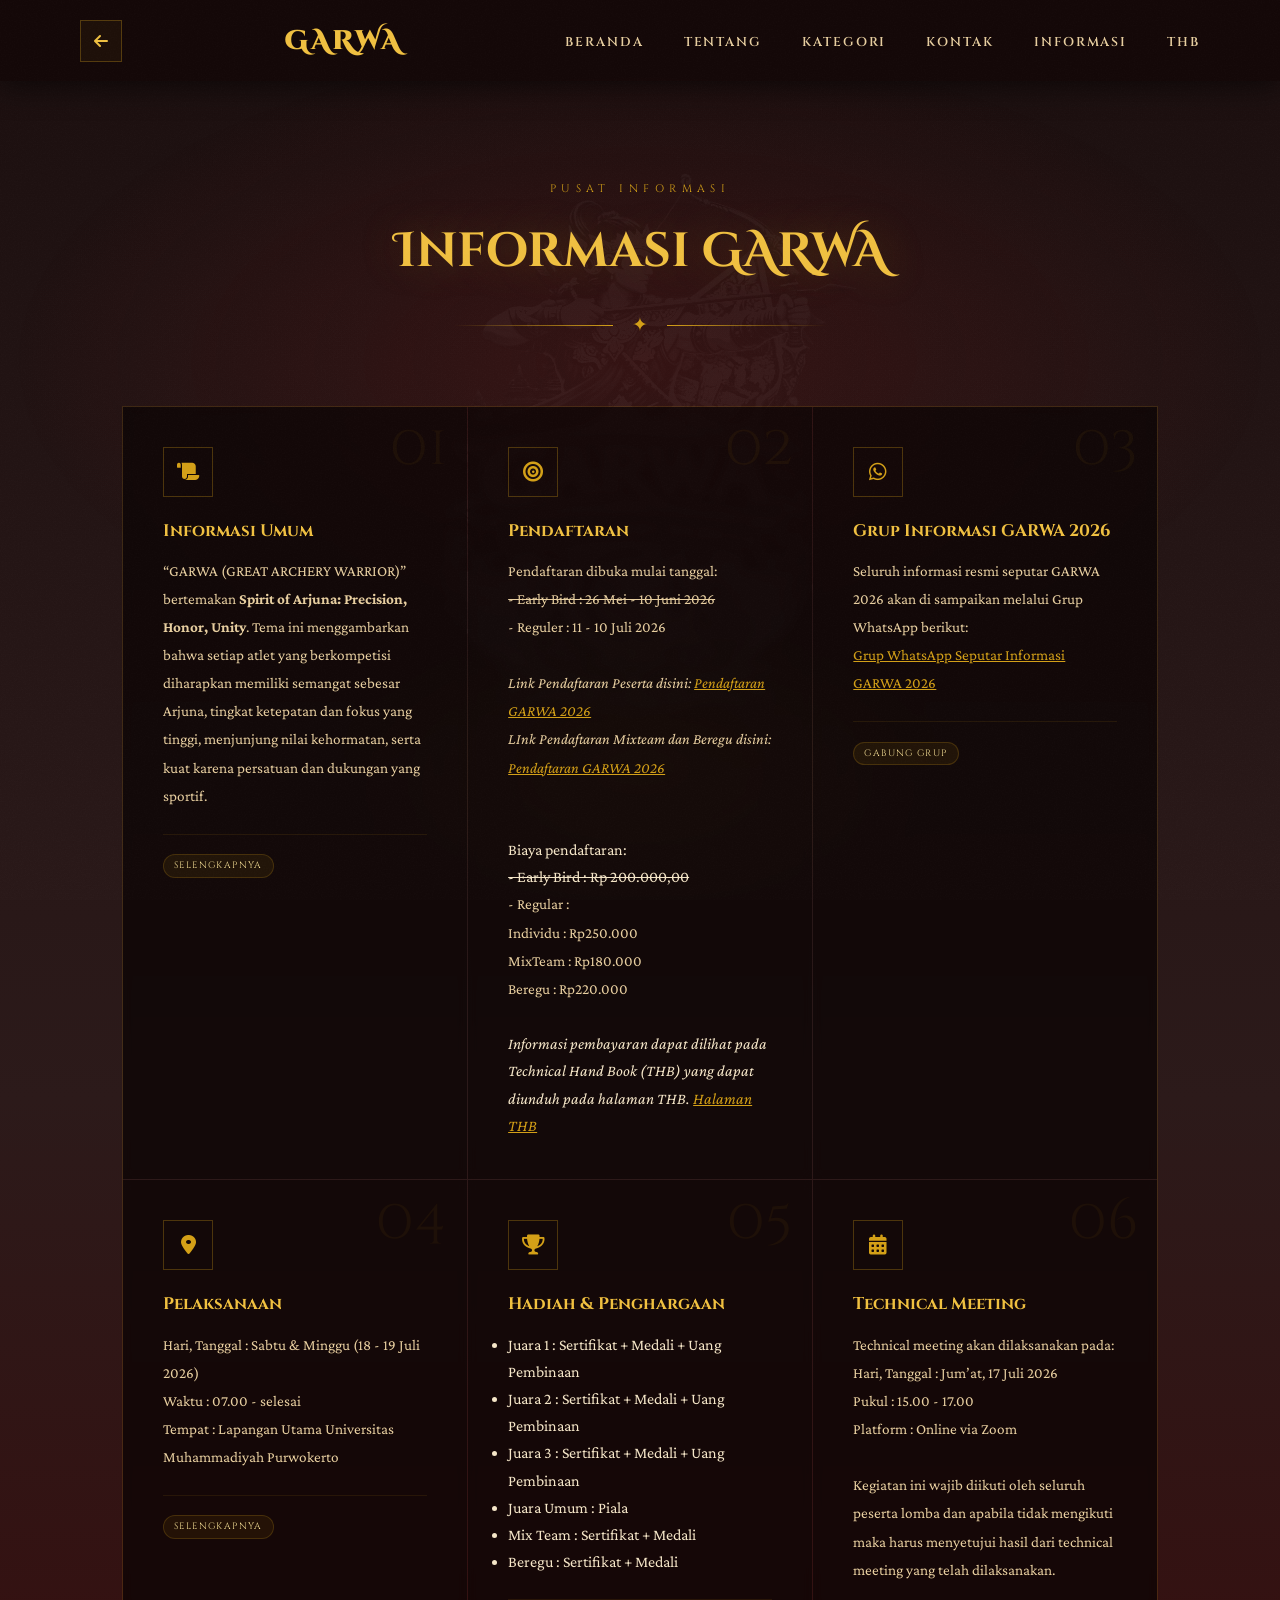
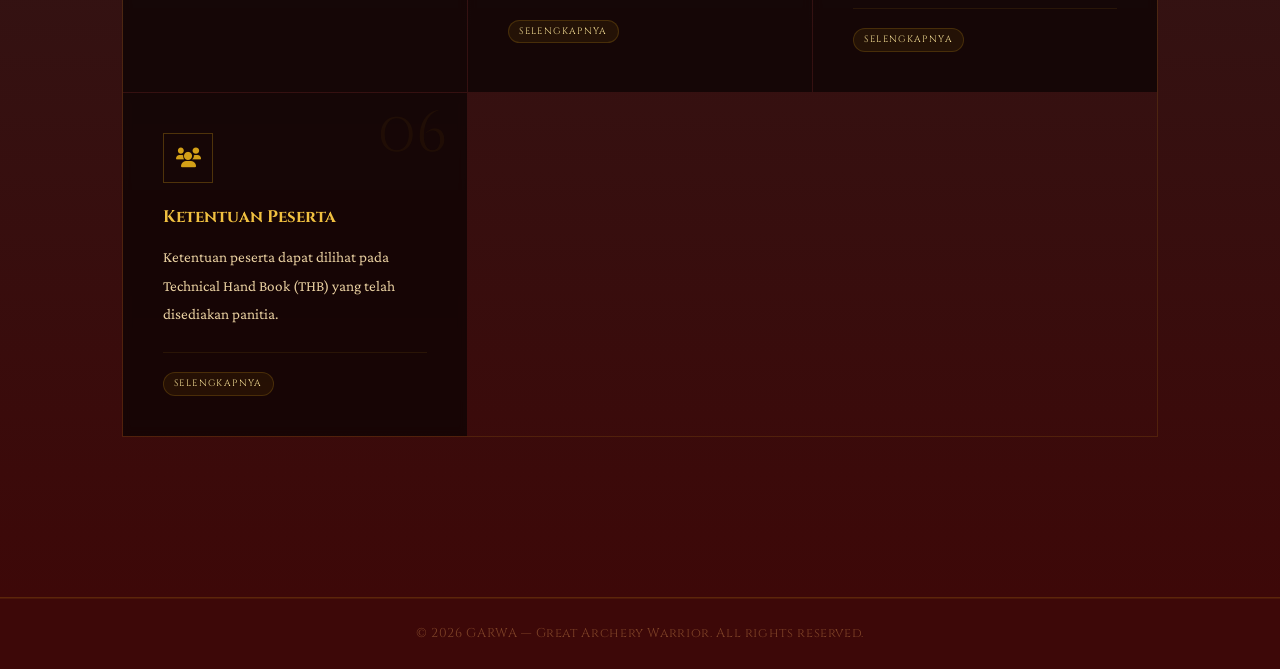
==== commit c805b24f: "update again" ====
--- a/informasi.html
+++ b/informasi.html
@@ -322,7 +322,7 @@
         <br><br>
 
         <i>
-            Peserta dapat mendaftarkan diri di sini:
+            Link Pendaftaran Peserta disini:
             <a href="https://bit.ly/PendaftaranPesertaGARWA2026"
                target="_blank"
                rel="noopener noreferrer"
@@ -330,6 +330,17 @@
                 Pendaftaran GARWA 2026
             </a>
         </i>
+        <P>
+        <i>
+            LInk Pendaftaran Mixteam dan Beregu disini:
+            <a href="https://bit.ly/PendaftaranPesertaGARWA2026"
+               target="_blank"
+               rel="noopener noreferrer"
+               style="color: var(--gold); text-decoration: underline;">
+                Pendaftaran GARWA 2026
+            </a>
+        </i>
+        </P>
 
         <br><br>
 
